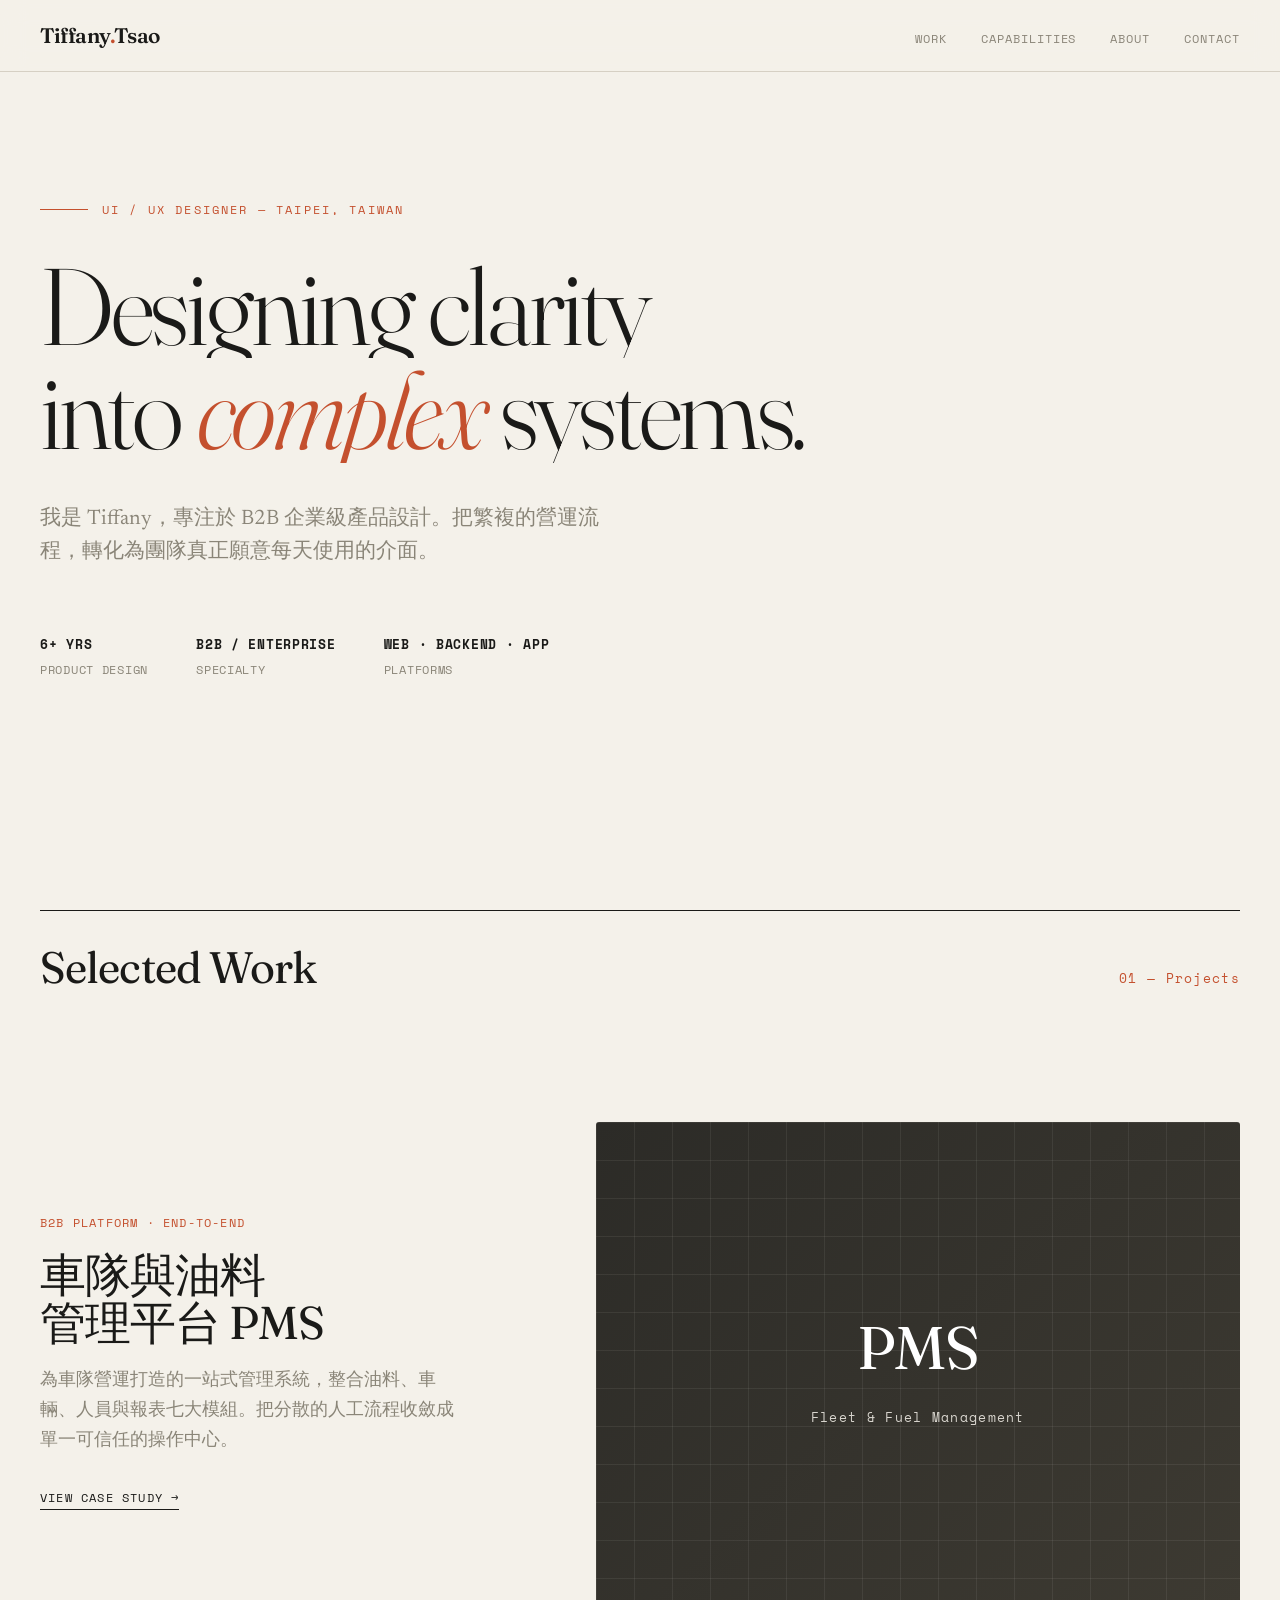
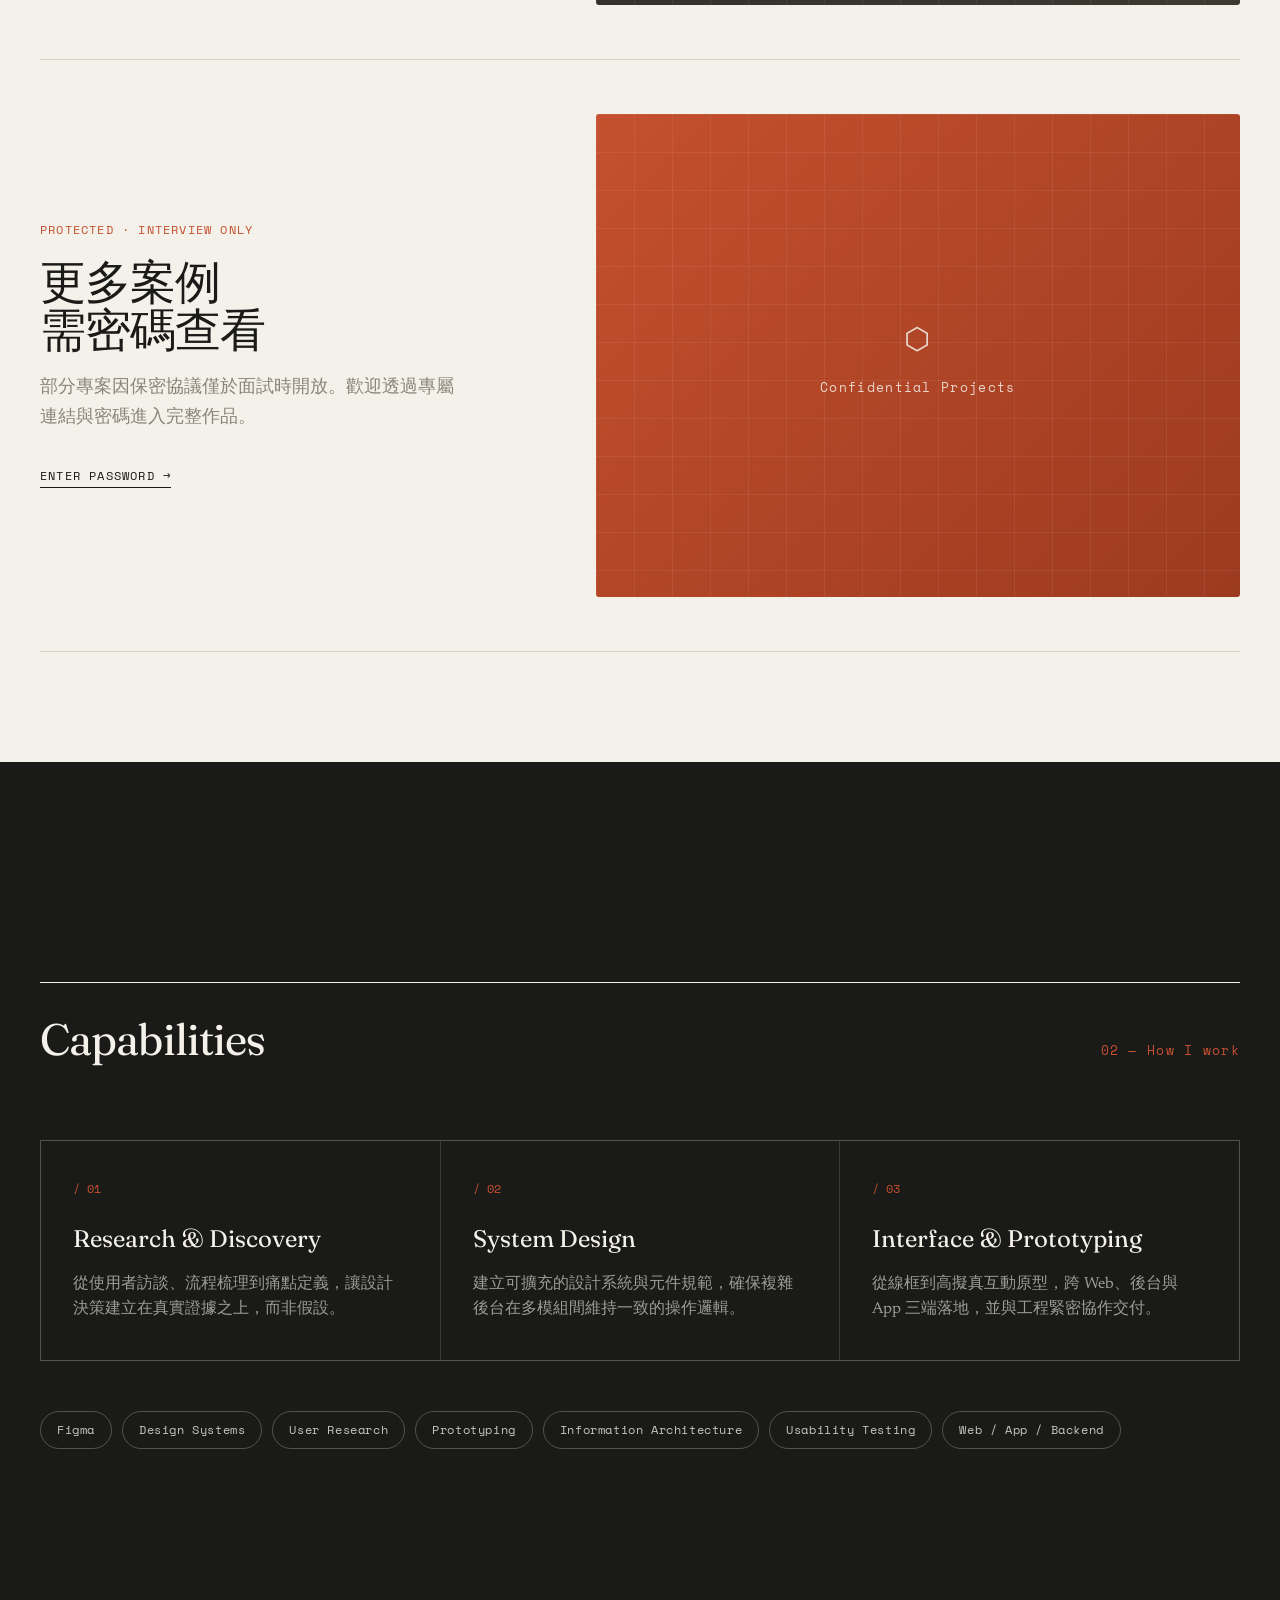
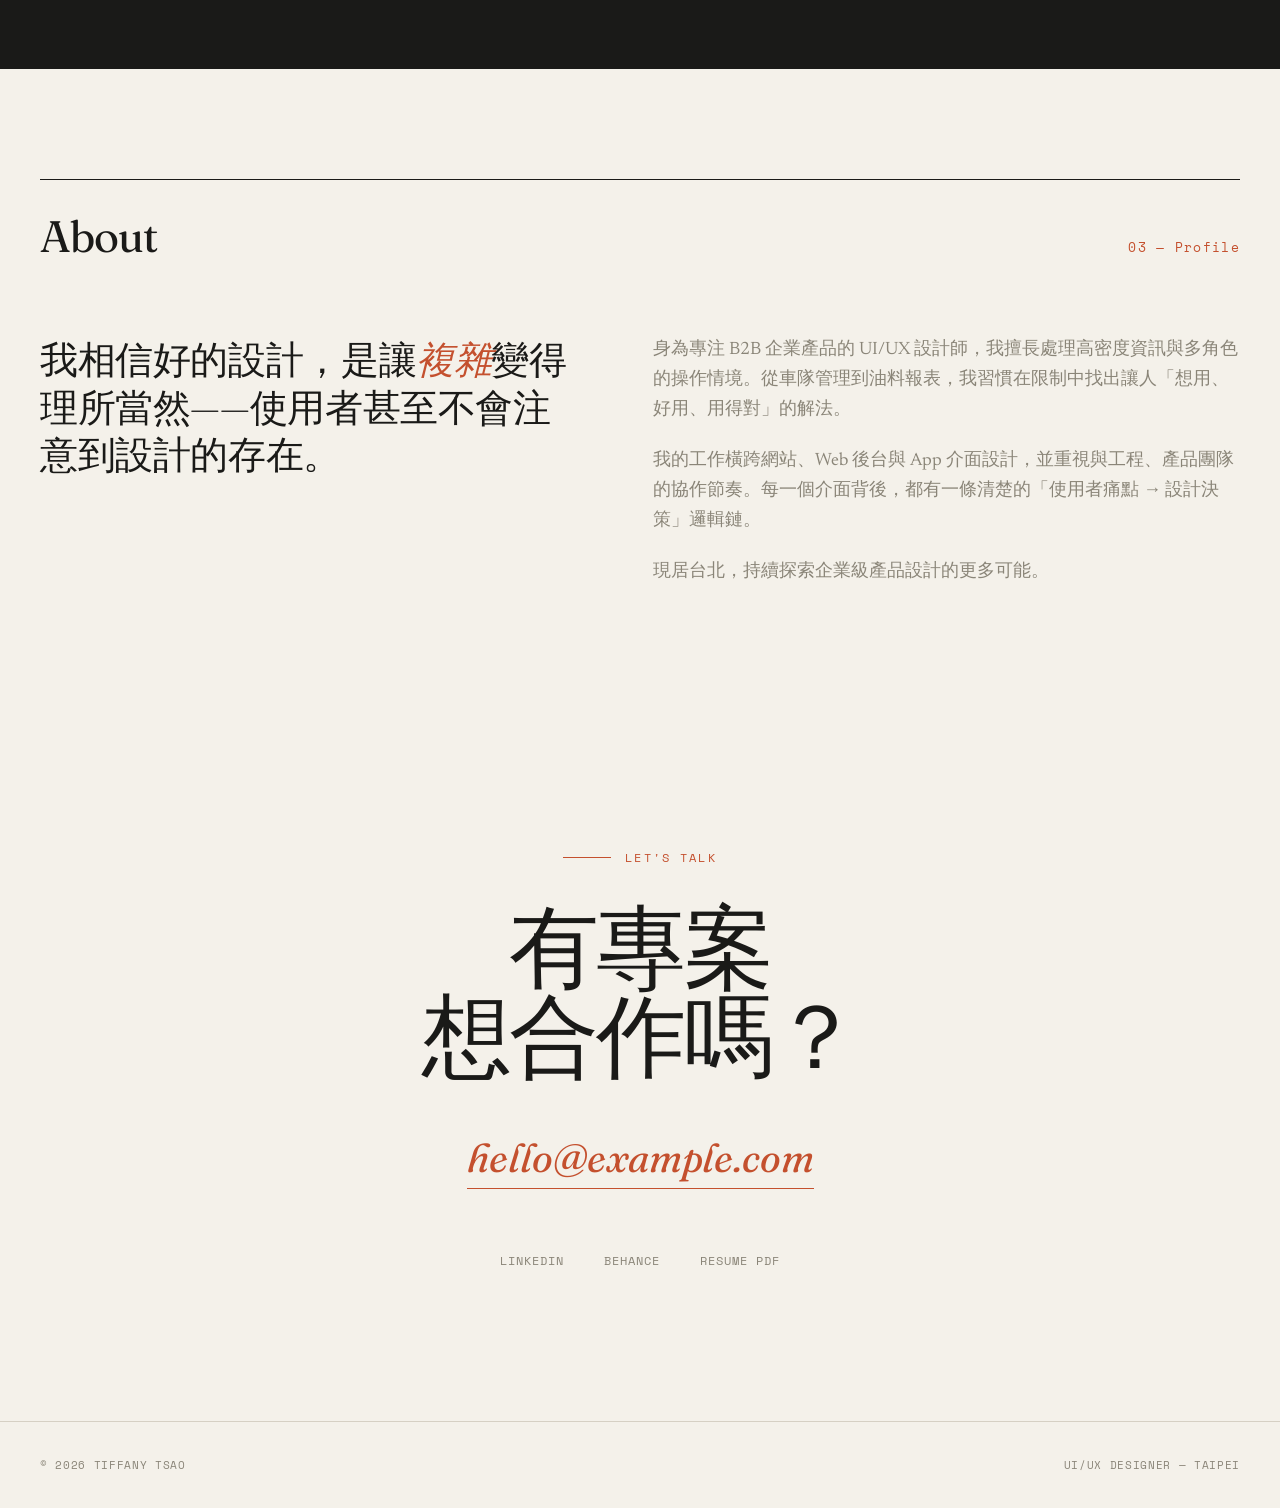
==== index.html @ f0371c2d "Add files via upload" ====
<!DOCTYPE html>
<html lang="zh-Hant">
<head>
<meta charset="UTF-8">
<meta name="viewport" content="width=device-width, initial-scale=1.0">
<title>Tiffany Tsao — UI/UX Designer</title>
<link rel="preconnect" href="https://fonts.googleapis.com">
<link rel="preconnect" href="https://fonts.gstatic.com" crossorigin>
<link href="https://fonts.googleapis.com/css2?family=Fraunces:ital,opsz,wght@0,9..144,300..900;1,9..144,300..900&family=Newsreader:ital,opsz,wght@0,6..72,300..600;1,6..72,300..500&family=Space+Mono:wght@400;700&display=swap" rel="stylesheet">
<style>
:root{
  --ink:#1a1a18;
  --paper:#f4f1ea;
  --paper-2:#eae5da;
  --accent:#c4502e;
  --muted:#8a8578;
  --line:#d6d0c4;
  --maxw:1280px;
}
*{margin:0;padding:0;box-sizing:border-box}
html{scroll-behavior:smooth}
body{
  background:var(--paper);
  color:var(--ink);
  font-family:'Newsreader',Georgia,serif;
  font-size:18px;
  line-height:1.65;
  -webkit-font-smoothing:antialiased;
  overflow-x:hidden;
}
a{color:inherit;text-decoration:none}
.wrap{max-width:var(--maxw);margin:0 auto;padding:0 40px}

/* ---------- NAV ---------- */
nav{
  position:fixed;top:0;left:0;right:0;z-index:100;
  background:rgba(244,241,234,.82);
  backdrop-filter:blur(12px);
  border-bottom:1px solid var(--line);
}
.nav-inner{
  max-width:var(--maxw);margin:0 auto;padding:18px 40px;
  display:flex;justify-content:space-between;align-items:baseline;
}
.logo{
  font-family:'Fraunces',serif;font-weight:600;font-size:21px;letter-spacing:-.02em;
}
.logo span{color:var(--accent)}
.nav-links{display:flex;gap:34px;font-family:'Space Mono',monospace;font-size:12px;letter-spacing:.08em;text-transform:uppercase}
.nav-links a{position:relative;padding-bottom:2px;color:var(--muted);transition:color .25s}
.nav-links a:hover{color:var(--ink)}
.nav-links a::after{content:"";position:absolute;left:0;bottom:-2px;width:0;height:1px;background:var(--accent);transition:width .3s}
.nav-links a:hover::after{width:100%}

/* ---------- HERO ---------- */
header{padding:200px 0 120px;position:relative}
.eyebrow{
  font-family:'Space Mono',monospace;font-size:12px;letter-spacing:.18em;
  text-transform:uppercase;color:var(--accent);margin-bottom:34px;
  display:flex;align-items:center;gap:14px;
  opacity:0;animation:rise .9s .1s forwards;
}
.eyebrow::before{content:"";width:48px;height:1px;background:var(--accent)}
.hero-title{
  font-family:'Fraunces',serif;font-weight:300;
  font-size:clamp(48px,8.5vw,118px);line-height:.96;letter-spacing:-.03em;
  margin-bottom:40px;
}
.hero-title .l{display:block;overflow:hidden}
.hero-title .l span{display:block;opacity:0;transform:translateY(110%);animation:slideUp 1s cubic-bezier(.2,.7,.2,1) forwards}
.hero-title .l:nth-child(1) span{animation-delay:.2s}
.hero-title .l:nth-child(2) span{animation-delay:.34s}
.hero-title em{font-style:italic;color:var(--accent)}
.hero-sub{
  max-width:560px;font-size:21px;color:var(--muted);line-height:1.6;
  opacity:0;animation:rise .9s .7s forwards;
}
.hero-meta{
  display:flex;gap:48px;margin-top:64px;
  font-family:'Space Mono',monospace;font-size:12px;letter-spacing:.06em;
  text-transform:uppercase;color:var(--muted);
  opacity:0;animation:rise .9s .85s forwards;
}
.hero-meta div b{display:block;color:var(--ink);font-size:13px;margin-bottom:5px}

/* ---------- SECTION HEADERS ---------- */
.sec-head{
  display:flex;justify-content:space-between;align-items:baseline;
  border-top:1px solid var(--ink);padding-top:20px;margin-bottom:64px;
}
.sec-head h2{font-family:'Fraunces',serif;font-weight:400;font-size:clamp(28px,4vw,44px);letter-spacing:-.02em}
.sec-num{font-family:'Space Mono',monospace;font-size:13px;color:var(--accent);letter-spacing:.1em}

/* ---------- WORK ---------- */
section{padding:110px 0}
.work-item{
  display:grid;grid-template-columns:1fr 1.3fr;gap:60px;align-items:center;
  padding:54px 0;border-bottom:1px solid var(--line);
  transition:opacity .4s;
}
.work-item:first-of-type{border-top:1px solid var(--line)}
.work-text .w-cat{font-family:'Space Mono',monospace;font-size:12px;letter-spacing:.1em;text-transform:uppercase;color:var(--accent);margin-bottom:18px}
.work-text h3{font-family:'Fraunces',serif;font-weight:400;font-size:clamp(30px,3.6vw,46px);line-height:1.05;letter-spacing:-.02em;margin-bottom:20px}
.work-text p{color:var(--muted);font-size:18px;max-width:420px;margin-bottom:28px}
.w-link{font-family:'Space Mono',monospace;font-size:12px;letter-spacing:.1em;text-transform:uppercase;border-bottom:1px solid var(--ink);padding-bottom:3px;transition:color .25s,border-color .25s}
.w-link:hover{color:var(--accent);border-color:var(--accent)}
.work-visual{
  aspect-ratio:4/3;border-radius:3px;overflow:hidden;position:relative;
  background:linear-gradient(135deg,#2c2b27,#3d3a32);
  display:flex;align-items:center;justify-content:center;
}
.work-visual.locked{background:linear-gradient(135deg,#c4502e,#9c3a1f)}
.wv-grid{position:absolute;inset:0;background-image:linear-gradient(rgba(244,241,234,.07) 1px,transparent 1px),linear-gradient(90deg,rgba(244,241,234,.07) 1px,transparent 1px);background-size:38px 38px}
.wv-label{position:relative;font-family:'Space Mono',monospace;font-size:13px;letter-spacing:.1em;color:rgba(244,241,234,.85);text-align:center;padding:0 30px}
.wv-label .big{font-family:'Fraunces',serif;font-size:60px;display:block;margin-bottom:10px;letter-spacing:-.02em;color:#fff}
.lock-ico{font-size:30px;margin-bottom:14px;display:block}

/* ---------- CAPABILITIES ---------- */
.caps{background:var(--ink);color:var(--paper);margin:0;border-radius:0}
.caps .wrap{padding-top:110px;padding-bottom:110px}
.caps .sec-head{border-top-color:var(--paper)}
.caps .sec-head h2{color:var(--paper)}
.cap-grid{display:grid;grid-template-columns:repeat(3,1fr);gap:1px;background:rgba(244,241,234,.14);border:1px solid rgba(244,241,234,.14)}
.cap{background:var(--ink);padding:38px 32px}
.cap .c-num{font-family:'Space Mono',monospace;font-size:12px;color:var(--accent);margin-bottom:20px}
.cap h4{font-family:'Fraunces',serif;font-weight:400;font-size:24px;margin-bottom:14px}
.cap p{font-size:16px;color:rgba(244,241,234,.6);line-height:1.55}
.tools{display:flex;flex-wrap:wrap;gap:10px;margin-top:50px}
.tool{font-family:'Space Mono',monospace;font-size:12px;letter-spacing:.05em;padding:8px 16px;border:1px solid rgba(244,241,234,.25);border-radius:40px;color:rgba(244,241,234,.8)}

/* ---------- ABOUT ---------- */
.about-grid{display:grid;grid-template-columns:1fr 1.1fr;gap:80px}
.about-lead{font-family:'Fraunces',serif;font-weight:300;font-size:clamp(26px,3vw,38px);line-height:1.25;letter-spacing:-.01em}
.about-lead em{font-style:italic;color:var(--accent)}
.about-body p{color:var(--muted);margin-bottom:22px}
.about-body p:last-child{margin-bottom:0}

/* ---------- CONTACT ---------- */
.contact{text-align:center;padding:150px 0}
.contact .eyebrow{justify-content:center}
.contact h2{font-family:'Fraunces',serif;font-weight:300;font-size:clamp(40px,7vw,92px);line-height:1;letter-spacing:-.03em;margin-bottom:44px}
.contact a.mail{font-family:'Fraunces',serif;font-style:italic;font-size:clamp(24px,4vw,40px);color:var(--accent);border-bottom:1px solid var(--accent);padding-bottom:6px}
.contact-meta{display:flex;justify-content:center;gap:40px;margin-top:60px;font-family:'Space Mono',monospace;font-size:12px;letter-spacing:.08em;text-transform:uppercase;color:var(--muted)}
.contact-meta a:hover{color:var(--ink)}

footer{border-top:1px solid var(--line);padding:34px 0;font-family:'Space Mono',monospace;font-size:11px;letter-spacing:.06em;text-transform:uppercase;color:var(--muted)}
.foot-inner{max-width:var(--maxw);margin:0 auto;padding:0 40px;display:flex;justify-content:space-between}

/* reveal */
.reveal{opacity:0;transform:translateY(28px);transition:opacity .8s cubic-bezier(.2,.7,.2,1),transform .8s cubic-bezier(.2,.7,.2,1)}
.reveal.in{opacity:1;transform:none}

@keyframes slideUp{to{opacity:1;transform:none}}
@keyframes rise{to{opacity:1;transform:none}}

@media(max-width:860px){
  .wrap,.nav-inner,.foot-inner{padding-left:24px;padding-right:24px}
  .nav-links{display:none}
  header{padding:150px 0 80px}
  .work-item{grid-template-columns:1fr;gap:30px}
  .work-visual{order:-1}
  .cap-grid{grid-template-columns:1fr}
  .about-grid{grid-template-columns:1fr;gap:40px}
  .hero-meta{flex-wrap:wrap;gap:28px}
}
</style>
</head>
<body>

<nav>
  <div class="nav-inner">
    <a href="#top" class="logo">Tiffany<span>.</span>Tsao</a>
    <div class="nav-links">
      <a href="#work">Work</a>
      <a href="#capabilities">Capabilities</a>
      <a href="#about">About</a>
      <a href="#contact">Contact</a>
    </div>
  </div>
</nav>

<a id="top"></a>
<header>
  <div class="wrap">
    <div class="eyebrow">UI / UX Designer — Taipei, Taiwan</div>
    <h1 class="hero-title">
      <span class="l"><span>Designing clarity</span></span>
      <span class="l"><span>into <em>complex</em> systems.</span></span>
    </h1>
    <p class="hero-sub">我是 Tiffany，專注於 B2B 企業級產品設計。把繁複的營運流程，轉化為團隊真正願意每天使用的介面。</p>
    <div class="hero-meta">
      <div><b>6+ yrs</b>Product Design</div>
      <div><b>B2B / Enterprise</b>Specialty</div>
      <div><b>Web · Backend · App</b>Platforms</div>
    </div>
  </div>
</header>

<section id="work">
  <div class="wrap">
    <div class="sec-head reveal">
      <h2>Selected Work</h2>
      <span class="sec-num">01 — Projects</span>
    </div>

    <div class="work-item reveal">
      <div class="work-text">
        <div class="w-cat">B2B Platform · End-to-end</div>
        <h3>車隊與油料<br>管理平台 PMS</h3>
        <p>為車隊營運打造的一站式管理系統，整合油料、車輛、人員與報表七大模組。把分散的人工流程收斂成單一可信任的操作中心。</p>
        <a href="case-pms.html" class="w-link">View Case Study →</a>
      </div>
      <a href="case-pms.html" class="work-visual">
        <div class="wv-grid"></div>
        <div class="wv-label"><span class="big">PMS</span>Fleet & Fuel Management</div>
      </a>
    </div>

    <div class="work-item reveal">
      <div class="work-text">
        <div class="w-cat">Protected · Interview only</div>
        <h3>更多案例<br>需密碼查看</h3>
        <p>部分專案因保密協議僅於面試時開放。歡迎透過專屬連結與密碼進入完整作品。</p>
        <a href="protected.html" class="w-link">Enter Password →</a>
      </div>
      <a href="protected.html" class="work-visual locked">
        <div class="wv-grid"></div>
        <div class="wv-label"><span class="lock-ico">⬡</span>Confidential Projects</div>
      </a>
    </div>
  </div>
</section>

<section id="capabilities" class="caps">
  <div class="wrap">
    <div class="sec-head reveal">
      <h2>Capabilities</h2>
      <span class="sec-num">02 — How I work</span>
    </div>
    <div class="cap-grid reveal">
      <div class="cap">
        <div class="c-num">/ 01</div>
        <h4>Research & Discovery</h4>
        <p>從使用者訪談、流程梳理到痛點定義，讓設計決策建立在真實證據之上，而非假設。</p>
      </div>
      <div class="cap">
        <div class="c-num">/ 02</div>
        <h4>System Design</h4>
        <p>建立可擴充的設計系統與元件規範，確保複雜後台在多模組間維持一致的操作邏輯。</p>
      </div>
      <div class="cap">
        <div class="c-num">/ 03</div>
        <h4>Interface & Prototyping</h4>
        <p>從線框到高擬真互動原型，跨 Web、後台與 App 三端落地，並與工程緊密協作交付。</p>
      </div>
    </div>
    <div class="tools reveal">
      <span class="tool">Figma</span>
      <span class="tool">Design Systems</span>
      <span class="tool">User Research</span>
      <span class="tool">Prototyping</span>
      <span class="tool">Information Architecture</span>
      <span class="tool">Usability Testing</span>
      <span class="tool">Web / App / Backend</span>
    </div>
  </div>
</section>

<section id="about">
  <div class="wrap">
    <div class="sec-head reveal">
      <h2>About</h2>
      <span class="sec-num">03 — Profile</span>
    </div>
    <div class="about-grid">
      <p class="about-lead reveal">我相信好的設計，是讓<em>複雜</em>變得理所當然——使用者甚至不會注意到設計的存在。</p>
      <div class="about-body reveal">
        <p>身為專注 B2B 企業產品的 UI/UX 設計師，我擅長處理高密度資訊與多角色的操作情境。從車隊管理到油料報表，我習慣在限制中找出讓人「想用、好用、用得對」的解法。</p>
        <p>我的工作橫跨網站、Web 後台與 App 介面設計，並重視與工程、產品團隊的協作節奏。每一個介面背後，都有一條清楚的「使用者痛點 → 設計決策」邏輯鏈。</p>
        <p>現居台北，持續探索企業級產品設計的更多可能。</p>
      </div>
    </div>
  </div>
</section>

<section id="contact" class="contact">
  <div class="wrap">
    <div class="eyebrow">Let's talk</div>
    <h2>有專案<br>想合作嗎？</h2>
    <a href="mailto:hello@example.com" class="mail">hello@example.com</a>
    <div class="contact-meta">
      <a href="#">LinkedIn</a>
      <a href="#">Behance</a>
      <a href="#">Resume PDF</a>
    </div>
  </div>
</section>

<footer>
  <div class="foot-inner">
    <span>© 2026 Tiffany Tsao</span>
    <span>UI/UX Designer — Taipei</span>
  </div>
</footer>

<script>
const io=new IntersectionObserver((es)=>{es.forEach(e=>{if(e.isIntersecting){e.target.classList.add('in');io.unobserve(e.target)}})},{threshold:.15});
document.querySelectorAll('.reveal').forEach(el=>io.observe(el));
</script>
</body>
</html>
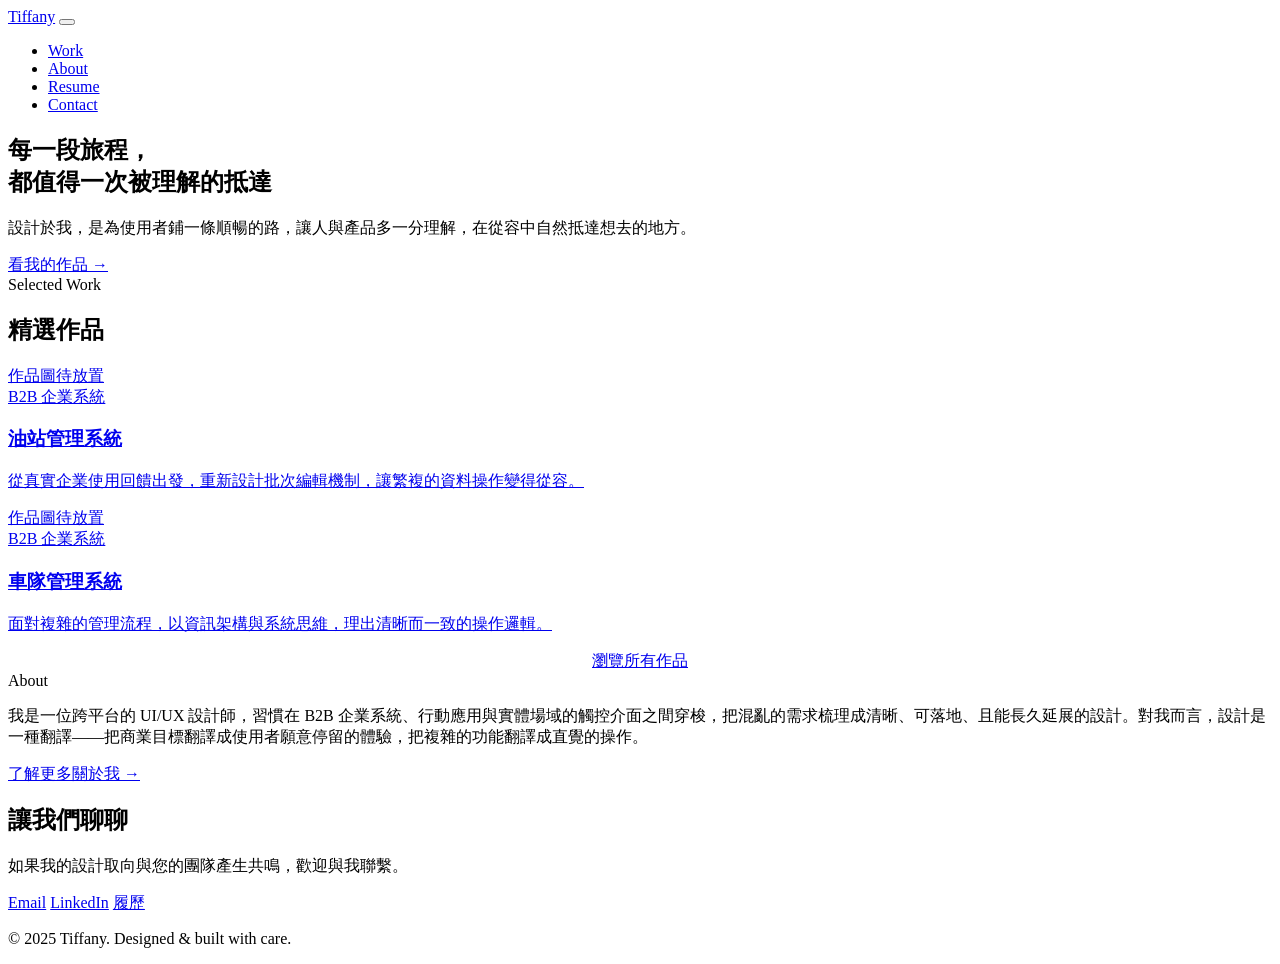
==== commit f7552dc3: "new design" ====
--- a/index.html
+++ b/index.html
@@ -1,311 +1,118 @@
 <!DOCTYPE html>
 <html lang="zh-Hant">
 <head>
-<meta charset="UTF-8">
-<meta name="viewport" content="width=device-width, initial-scale=1.0">
-<title>Tiffany Tsao — UI/UX Designer</title>
-<link rel="preconnect" href="https://fonts.googleapis.com">
-<link rel="preconnect" href="https://fonts.gstatic.com" crossorigin>
-<link href="https://fonts.googleapis.com/css2?family=Fraunces:ital,opsz,wght@0,9..144,300..900;1,9..144,300..900&family=Newsreader:ital,opsz,wght@0,6..72,300..600;1,6..72,300..500&family=Space+Mono:wght@400;700&display=swap" rel="stylesheet">
-<style>
-:root{
-  --ink:#1a1a18;
-  --paper:#f4f1ea;
-  --paper-2:#eae5da;
-  --accent:#c4502e;
-  --muted:#8a8578;
-  --line:#d6d0c4;
-  --maxw:1280px;
-}
-*{margin:0;padding:0;box-sizing:border-box}
-html{scroll-behavior:smooth}
-body{
-  background:var(--paper);
-  color:var(--ink);
-  font-family:'Newsreader',Georgia,serif;
-  font-size:18px;
-  line-height:1.65;
-  -webkit-font-smoothing:antialiased;
-  overflow-x:hidden;
-}
-a{color:inherit;text-decoration:none}
-.wrap{max-width:var(--maxw);margin:0 auto;padding:0 40px}
+  <meta charset="UTF-8" />
+  <meta name="viewport" content="width=device-width, initial-scale=1.0" />
+  <title>Tiffany｜UI/UX Designer 作品集</title>
+  <meta name="description" content="跨平台 UI/UX 設計師，設計足跡橫跨 B2B 企業系統、行動應用與實體場域的觸控介面。" />
 
-/* ---------- NAV ---------- */
-nav{
-  position:fixed;top:0;left:0;right:0;z-index:100;
-  background:rgba(244,241,234,.82);
-  backdrop-filter:blur(12px);
-  border-bottom:1px solid var(--line);
-}
-.nav-inner{
-  max-width:var(--maxw);margin:0 auto;padding:18px 40px;
-  display:flex;justify-content:space-between;align-items:baseline;
-}
-.logo{
-  font-family:'Fraunces',serif;font-weight:600;font-size:21px;letter-spacing:-.02em;
-}
-.logo span{color:var(--accent)}
-.nav-links{display:flex;gap:34px;font-family:'Space Mono',monospace;font-size:12px;letter-spacing:.08em;text-transform:uppercase}
-.nav-links a{position:relative;padding-bottom:2px;color:var(--muted);transition:color .25s}
-.nav-links a:hover{color:var(--ink)}
-.nav-links a::after{content:"";position:absolute;left:0;bottom:-2px;width:0;height:1px;background:var(--accent);transition:width .3s}
-.nav-links a:hover::after{width:100%}
+  <!-- 字型：Noto Serif TC（標題，人文襯線）+ Noto Sans TC（內文，高易讀） -->
+  <link rel="preconnect" href="https://fonts.googleapis.com" />
+  <link rel="preconnect" href="https://fonts.gstatic.com" crossorigin />
+  <link href="https://fonts.googleapis.com/css2?family=Noto+Serif+TC:wght@500;600;700&family=Noto+Sans+TC:wght@300;400;500;600&display=swap" rel="stylesheet" />
 
-/* ---------- HERO ---------- */
-header{padding:200px 0 120px;position:relative}
-.eyebrow{
-  font-family:'Space Mono',monospace;font-size:12px;letter-spacing:.18em;
-  text-transform:uppercase;color:var(--accent);margin-bottom:34px;
-  display:flex;align-items:center;gap:14px;
-  opacity:0;animation:rise .9s .1s forwards;
-}
-.eyebrow::before{content:"";width:48px;height:1px;background:var(--accent)}
-.hero-title{
-  font-family:'Fraunces',serif;font-weight:300;
-  font-size:clamp(48px,8.5vw,118px);line-height:.96;letter-spacing:-.03em;
-  margin-bottom:40px;
-}
-.hero-title .l{display:block;overflow:hidden}
-.hero-title .l span{display:block;opacity:0;transform:translateY(110%);animation:slideUp 1s cubic-bezier(.2,.7,.2,1) forwards}
-.hero-title .l:nth-child(1) span{animation-delay:.2s}
-.hero-title .l:nth-child(2) span{animation-delay:.34s}
-.hero-title em{font-style:italic;color:var(--accent)}
-.hero-sub{
-  max-width:560px;font-size:21px;color:var(--muted);line-height:1.6;
-  opacity:0;animation:rise .9s .7s forwards;
-}
-.hero-meta{
-  display:flex;gap:48px;margin-top:64px;
-  font-family:'Space Mono',monospace;font-size:12px;letter-spacing:.06em;
-  text-transform:uppercase;color:var(--muted);
-  opacity:0;animation:rise .9s .85s forwards;
-}
-.hero-meta div b{display:block;color:var(--ink);font-size:13px;margin-bottom:5px}
-
-/* ---------- SECTION HEADERS ---------- */
-.sec-head{
-  display:flex;justify-content:space-between;align-items:baseline;
-  border-top:1px solid var(--ink);padding-top:20px;margin-bottom:64px;
-}
-.sec-head h2{font-family:'Fraunces',serif;font-weight:400;font-size:clamp(28px,4vw,44px);letter-spacing:-.02em}
-.sec-num{font-family:'Space Mono',monospace;font-size:13px;color:var(--accent);letter-spacing:.1em}
-
-/* ---------- WORK ---------- */
-section{padding:110px 0}
-.work-item{
-  display:grid;grid-template-columns:1fr 1.3fr;gap:60px;align-items:center;
-  padding:54px 0;border-bottom:1px solid var(--line);
-  transition:opacity .4s;
-}
-.work-item:first-of-type{border-top:1px solid var(--line)}
-.work-text .w-cat{font-family:'Space Mono',monospace;font-size:12px;letter-spacing:.1em;text-transform:uppercase;color:var(--accent);margin-bottom:18px}
-.work-text h3{font-family:'Fraunces',serif;font-weight:400;font-size:clamp(30px,3.6vw,46px);line-height:1.05;letter-spacing:-.02em;margin-bottom:20px}
-.work-text p{color:var(--muted);font-size:18px;max-width:420px;margin-bottom:28px}
-.w-link{font-family:'Space Mono',monospace;font-size:12px;letter-spacing:.1em;text-transform:uppercase;border-bottom:1px solid var(--ink);padding-bottom:3px;transition:color .25s,border-color .25s}
-.w-link:hover{color:var(--accent);border-color:var(--accent)}
-.work-visual{
-  aspect-ratio:4/3;border-radius:3px;overflow:hidden;position:relative;
-  background:linear-gradient(135deg,#2c2b27,#3d3a32);
-  display:flex;align-items:center;justify-content:center;
-}
-.work-visual.locked{background:linear-gradient(135deg,#c4502e,#9c3a1f)}
-.wv-grid{position:absolute;inset:0;background-image:linear-gradient(rgba(244,241,234,.07) 1px,transparent 1px),linear-gradient(90deg,rgba(244,241,234,.07) 1px,transparent 1px);background-size:38px 38px}
-.wv-label{position:relative;font-family:'Space Mono',monospace;font-size:13px;letter-spacing:.1em;color:rgba(244,241,234,.85);text-align:center;padding:0 30px}
-.wv-label .big{font-family:'Fraunces',serif;font-size:60px;display:block;margin-bottom:10px;letter-spacing:-.02em;color:#fff}
-.lock-ico{font-size:30px;margin-bottom:14px;display:block}
-
-/* ---------- CAPABILITIES ---------- */
-.caps{background:var(--ink);color:var(--paper);margin:0;border-radius:0}
-.caps .wrap{padding-top:110px;padding-bottom:110px}
-.caps .sec-head{border-top-color:var(--paper)}
-.caps .sec-head h2{color:var(--paper)}
-.cap-grid{display:grid;grid-template-columns:repeat(3,1fr);gap:1px;background:rgba(244,241,234,.14);border:1px solid rgba(244,241,234,.14)}
-.cap{background:var(--ink);padding:38px 32px}
-.cap .c-num{font-family:'Space Mono',monospace;font-size:12px;color:var(--accent);margin-bottom:20px}
-.cap h4{font-family:'Fraunces',serif;font-weight:400;font-size:24px;margin-bottom:14px}
-.cap p{font-size:16px;color:rgba(244,241,234,.6);line-height:1.55}
-.tools{display:flex;flex-wrap:wrap;gap:10px;margin-top:50px}
-.tool{font-family:'Space Mono',monospace;font-size:12px;letter-spacing:.05em;padding:8px 16px;border:1px solid rgba(244,241,234,.25);border-radius:40px;color:rgba(244,241,234,.8)}
-
-/* ---------- ABOUT ---------- */
-.about-grid{display:grid;grid-template-columns:1fr 1.1fr;gap:80px}
-.about-lead{font-family:'Fraunces',serif;font-weight:300;font-size:clamp(26px,3vw,38px);line-height:1.25;letter-spacing:-.01em}
-.about-lead em{font-style:italic;color:var(--accent)}
-.about-body p{color:var(--muted);margin-bottom:22px}
-.about-body p:last-child{margin-bottom:0}
-
-/* ---------- CONTACT ---------- */
-.contact{text-align:center;padding:150px 0}
-.contact .eyebrow{justify-content:center}
-.contact h2{font-family:'Fraunces',serif;font-weight:300;font-size:clamp(40px,7vw,92px);line-height:1;letter-spacing:-.03em;margin-bottom:44px}
-.contact a.mail{font-family:'Fraunces',serif;font-style:italic;font-size:clamp(24px,4vw,40px);color:var(--accent);border-bottom:1px solid var(--accent);padding-bottom:6px}
-.contact-meta{display:flex;justify-content:center;gap:40px;margin-top:60px;font-family:'Space Mono',monospace;font-size:12px;letter-spacing:.08em;text-transform:uppercase;color:var(--muted)}
-.contact-meta a:hover{color:var(--ink)}
-
-footer{border-top:1px solid var(--line);padding:34px 0;font-family:'Space Mono',monospace;font-size:11px;letter-spacing:.06em;text-transform:uppercase;color:var(--muted)}
-.foot-inner{max-width:var(--maxw);margin:0 auto;padding:0 40px;display:flex;justify-content:space-between}
-
-/* reveal */
-.reveal{opacity:0;transform:translateY(28px);transition:opacity .8s cubic-bezier(.2,.7,.2,1),transform .8s cubic-bezier(.2,.7,.2,1)}
-.reveal.in{opacity:1;transform:none}
-
-@keyframes slideUp{to{opacity:1;transform:none}}
-@keyframes rise{to{opacity:1;transform:none}}
-
-@media(max-width:860px){
-  .wrap,.nav-inner,.foot-inner{padding-left:24px;padding-right:24px}
-  .nav-links{display:none}
-  header{padding:150px 0 80px}
-  .work-item{grid-template-columns:1fr;gap:30px}
-  .work-visual{order:-1}
-  .cap-grid{grid-template-columns:1fr}
-  .about-grid{grid-template-columns:1fr;gap:40px}
-  .hero-meta{flex-wrap:wrap;gap:28px}
-}
-</style>
+  <link rel="stylesheet" href="css/style.css" />
 </head>
 <body>
 
-<nav>
-  <div class="nav-inner">
-    <a href="#top" class="logo">Tiffany<span>.</span>Tsao</a>
-    <div class="nav-links">
-      <a href="#work">Work</a>
-      <a href="#capabilities">Capabilities</a>
-      <a href="#about">About</a>
-      <a href="#contact">Contact</a>
+  <!-- ============ 導覽列 ============ -->
+  <header class="site-header">
+    <div class="container">
+      <nav class="nav">
+        <a href="index.html" class="nav__brand">Tiffany</a>
+        <button class="nav__toggle" aria-label="開啟選單">
+          <span></span><span></span><span></span>
+        </button>
+        <ul class="nav__links">
+          <li><a href="work.html">Work</a></li>
+          <li><a href="about.html">About</a></li>
+          <li><a href="resume.html">Resume</a></li>
+          <li><a href="#contact">Contact</a></li>
+        </ul>
+      </nav>
     </div>
-  </div>
-</nav>
+  </header>
 
-<a id="top"></a>
-<header>
-  <div class="wrap">
-    <div class="eyebrow">UI / UX Designer — Taipei, Taiwan</div>
-    <h1 class="hero-title">
-      <span class="l"><span>Designing clarity</span></span>
-      <span class="l"><span>into <em>complex</em> systems.</span></span>
-    </h1>
-    <p class="hero-sub">我是 Tiffany，專注於 B2B 企業級產品設計。把繁複的營運流程，轉化為團隊真正願意每天使用的介面。</p>
-    <div class="hero-meta">
-      <div><b>6+ yrs</b>Product Design</div>
-      <div><b>B2B / Enterprise</b>Specialty</div>
-      <div><b>Web · Backend · App</b>Platforms</div>
+  <main>
+    <!-- ============ Hero ============ -->
+    <section class="hero">
+      <div class="container">
+        <div class="hero__inner">
+          <h1 class="hero__title">每一段旅程，<br />都值得一次被理解的抵達</h1>
+          <p class="hero__subtitle">
+            設計於我，是為使用者鋪一條順暢的路，讓人與產品多一分理解，在從容中自然抵達想去的地方。
+          </p>
+          <div class="hero__cta">
+            <a href="work.html" class="btn btn--primary">看我的作品 →</a>
+          </div>
+        </div>
+      </div>
+    </section>
+
+    <!-- ============ 精選作品 ============ -->
+    <section class="section" id="featured">
+      <div class="container">
+        <span class="section__label reveal">Selected Work</span>
+        <h2 class="section__title reveal" data-delay="80">精選作品</h2>
+
+        <div class="work-grid">
+          <!-- 主打 ①：油站管理系統 -->
+          <a href="case-coming-soon.html" class="work-card reveal" data-delay="120">
+            <div class="work-card__thumb">作品圖待放置</div>
+            <div class="work-card__body">
+              <span class="work-card__tag">B2B 企業系統</span>
+              <h3 class="work-card__title">油站管理系統</h3>
+              <p class="work-card__desc">從真實企業使用回饋出發，重新設計批次編輯機制，讓繁複的資料操作變得從容。</p>
+            </div>
+          </a>
+
+          <!-- 主打 ②：車隊管理系統 -->
+          <a href="case-coming-soon.html" class="work-card reveal" data-delay="200">
+            <div class="work-card__thumb">作品圖待放置</div>
+            <div class="work-card__body">
+              <span class="work-card__tag">B2B 企業系統</span>
+              <h3 class="work-card__title">車隊管理系統</h3>
+              <p class="work-card__desc">面對複雜的管理流程，以資訊架構與系統思維，理出清晰而一致的操作邏輯。</p>
+            </div>
+          </a>
+        </div>
+
+        <div style="text-align:center; margin-top: var(--space-5);" class="reveal" data-delay="120">
+          <a href="work.html" class="btn btn--ghost">瀏覽所有作品</a>
+        </div>
+      </div>
+    </section>
+
+    <!-- ============ About 引言 ============ -->
+    <section class="section intro" id="about-intro">
+      <div class="container container--narrow">
+        <span class="section__label reveal">About</span>
+        <p class="intro__text reveal" data-delay="80">
+          我是一位跨平台的 UI/UX 設計師，習慣在 B2B 企業系統、行動應用與實體場域的觸控介面之間穿梭，把混亂的需求梳理成清晰、可落地、且能長久延展的設計。對我而言，設計是一種翻譯——把商業目標翻譯成使用者願意停留的體驗，把複雜的功能翻譯成直覺的操作。
+        </p>
+        <div class="reveal" data-delay="160">
+          <a href="about.html" class="btn btn--ghost">了解更多關於我 →</a>
+        </div>
+      </div>
+    </section>
+  </main>
+
+  <!-- ============ 頁尾 / 聯絡 ============ -->
+  <footer class="footer" id="contact">
+    <div class="container">
+      <h2 class="reveal">讓我們聊聊</h2>
+      <p class="footer__text reveal" data-delay="80">
+        如果我的設計取向與您的團隊產生共鳴，歡迎與我聯繫。
+      </p>
+      <div class="footer__links reveal" data-delay="160">
+        <a href="mailto:你的電子郵件">Email</a>
+        <a href="#" target="_blank" rel="noopener">LinkedIn</a>
+        <a href="resume.html">履歷</a>
+      </div>
+      <p class="footer__copyright">© 2025 Tiffany. Designed &amp; built with care.</p>
     </div>
-  </div>
-</header>
+  </footer>
 
-<section id="work">
-  <div class="wrap">
-    <div class="sec-head reveal">
-      <h2>Selected Work</h2>
-      <span class="sec-num">01 — Projects</span>
-    </div>
-
-    <div class="work-item reveal">
-      <div class="work-text">
-        <div class="w-cat">B2B Platform · End-to-end</div>
-        <h3>車隊與油料<br>管理平台 PMS</h3>
-        <p>為車隊營運打造的一站式管理系統，整合油料、車輛、人員與報表七大模組。把分散的人工流程收斂成單一可信任的操作中心。</p>
-        <a href="case-pms.html" class="w-link">View Case Study →</a>
-      </div>
-      <a href="case-pms.html" class="work-visual">
-        <div class="wv-grid"></div>
-        <div class="wv-label"><span class="big">PMS</span>Fleet & Fuel Management</div>
-      </a>
-    </div>
-
-    <div class="work-item reveal">
-      <div class="work-text">
-        <div class="w-cat">Protected · Interview only</div>
-        <h3>更多案例<br>需密碼查看</h3>
-        <p>部分專案因保密協議僅於面試時開放。歡迎透過專屬連結與密碼進入完整作品。</p>
-        <a href="protected.html" class="w-link">Enter Password →</a>
-      </div>
-      <a href="protected.html" class="work-visual locked">
-        <div class="wv-grid"></div>
-        <div class="wv-label"><span class="lock-ico">⬡</span>Confidential Projects</div>
-      </a>
-    </div>
-  </div>
-</section>
-
-<section id="capabilities" class="caps">
-  <div class="wrap">
-    <div class="sec-head reveal">
-      <h2>Capabilities</h2>
-      <span class="sec-num">02 — How I work</span>
-    </div>
-    <div class="cap-grid reveal">
-      <div class="cap">
-        <div class="c-num">/ 01</div>
-        <h4>Research & Discovery</h4>
-        <p>從使用者訪談、流程梳理到痛點定義，讓設計決策建立在真實證據之上，而非假設。</p>
-      </div>
-      <div class="cap">
-        <div class="c-num">/ 02</div>
-        <h4>System Design</h4>
-        <p>建立可擴充的設計系統與元件規範，確保複雜後台在多模組間維持一致的操作邏輯。</p>
-      </div>
-      <div class="cap">
-        <div class="c-num">/ 03</div>
-        <h4>Interface & Prototyping</h4>
-        <p>從線框到高擬真互動原型，跨 Web、後台與 App 三端落地，並與工程緊密協作交付。</p>
-      </div>
-    </div>
-    <div class="tools reveal">
-      <span class="tool">Figma</span>
-      <span class="tool">Design Systems</span>
-      <span class="tool">User Research</span>
-      <span class="tool">Prototyping</span>
-      <span class="tool">Information Architecture</span>
-      <span class="tool">Usability Testing</span>
-      <span class="tool">Web / App / Backend</span>
-    </div>
-  </div>
-</section>
-
-<section id="about">
-  <div class="wrap">
-    <div class="sec-head reveal">
-      <h2>About</h2>
-      <span class="sec-num">03 — Profile</span>
-    </div>
-    <div class="about-grid">
-      <p class="about-lead reveal">我相信好的設計，是讓<em>複雜</em>變得理所當然——使用者甚至不會注意到設計的存在。</p>
-      <div class="about-body reveal">
-        <p>身為專注 B2B 企業產品的 UI/UX 設計師，我擅長處理高密度資訊與多角色的操作情境。從車隊管理到油料報表，我習慣在限制中找出讓人「想用、好用、用得對」的解法。</p>
-        <p>我的工作橫跨網站、Web 後台與 App 介面設計，並重視與工程、產品團隊的協作節奏。每一個介面背後，都有一條清楚的「使用者痛點 → 設計決策」邏輯鏈。</p>
-        <p>現居台北，持續探索企業級產品設計的更多可能。</p>
-      </div>
-    </div>
-  </div>
-</section>
-
-<section id="contact" class="contact">
-  <div class="wrap">
-    <div class="eyebrow">Let's talk</div>
-    <h2>有專案<br>想合作嗎？</h2>
-    <a href="mailto:hello@example.com" class="mail">hello@example.com</a>
-    <div class="contact-meta">
-      <a href="#">LinkedIn</a>
-      <a href="#">Behance</a>
-      <a href="#">Resume PDF</a>
-    </div>
-  </div>
-</section>
-
-<footer>
-  <div class="foot-inner">
-    <span>© 2026 Tiffany Tsao</span>
-    <span>UI/UX Designer — Taipei</span>
-  </div>
-</footer>
-
-<script>
-const io=new IntersectionObserver((es)=>{es.forEach(e=>{if(e.isIntersecting){e.target.classList.add('in');io.unobserve(e.target)}})},{threshold:.15});
-document.querySelectorAll('.reveal').forEach(el=>io.observe(el));
-</script>
+  <script src="js/main.js"></script>
 </body>
 </html>
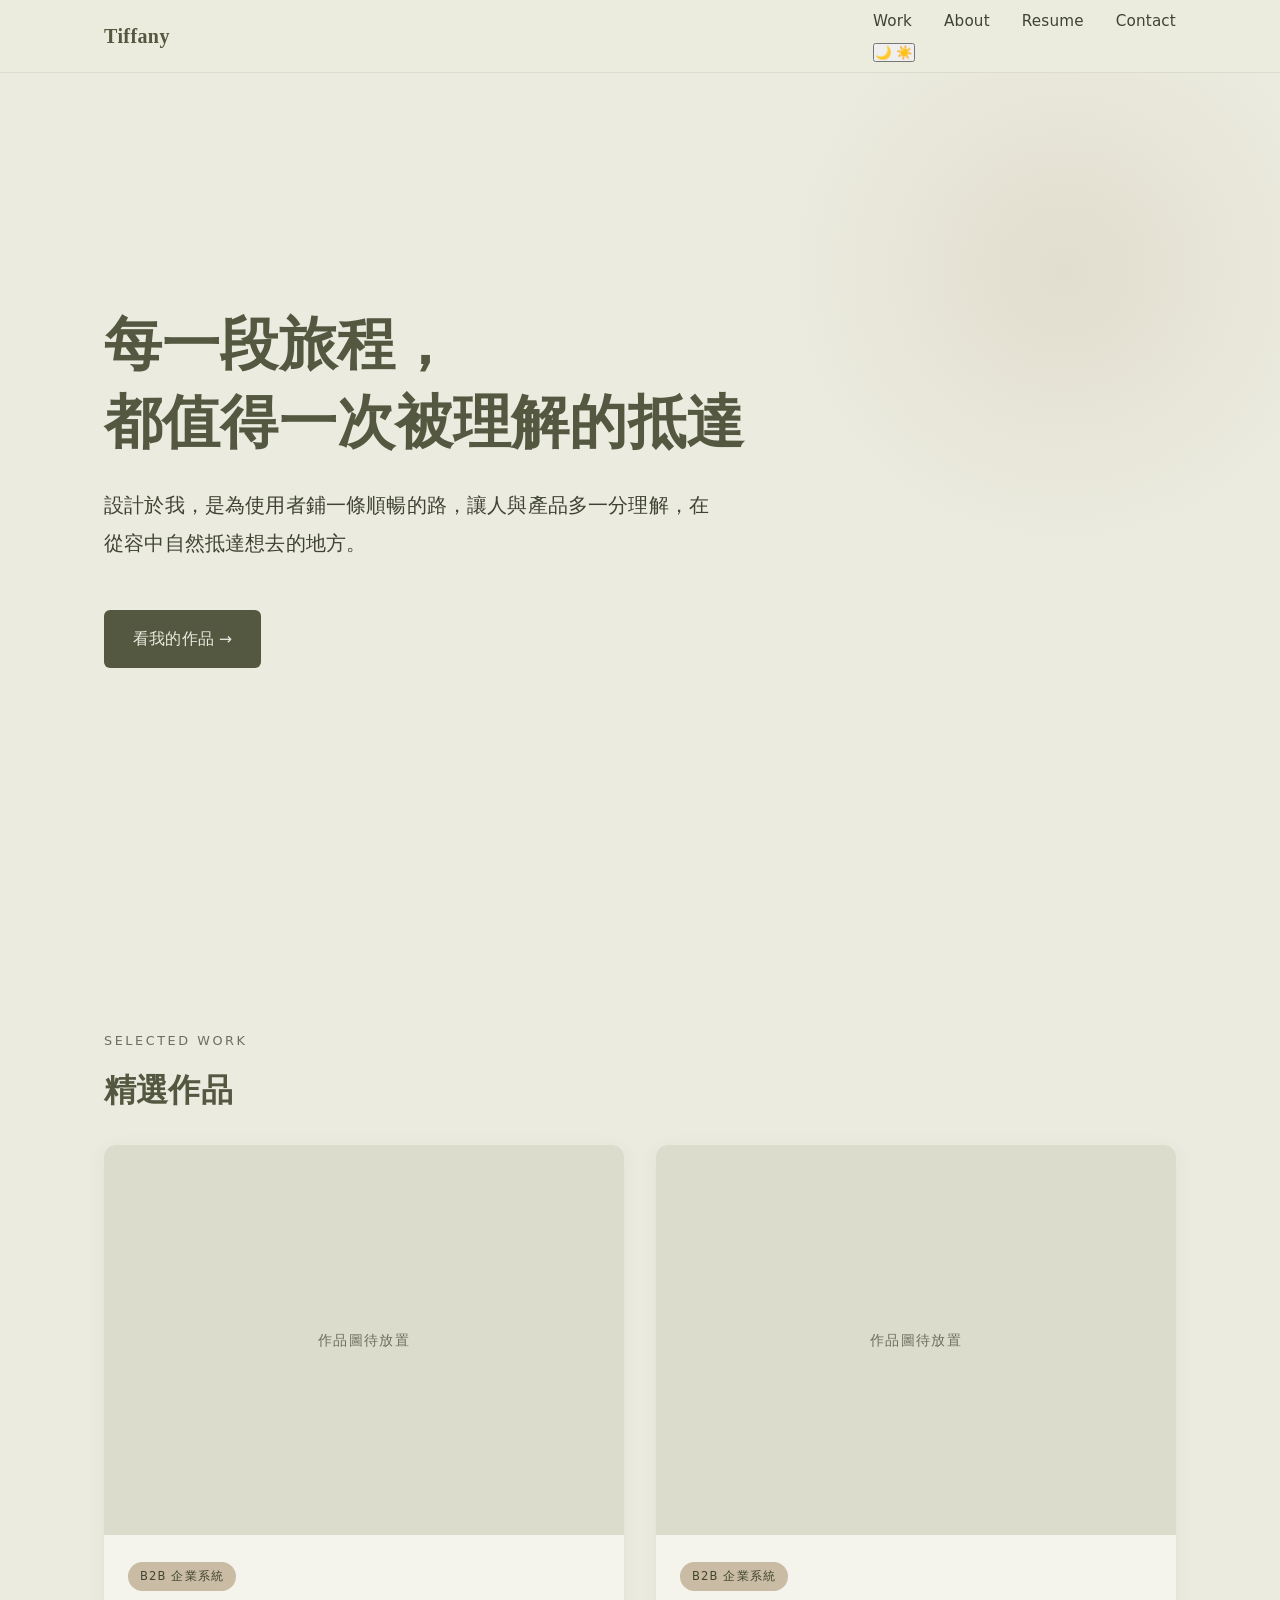
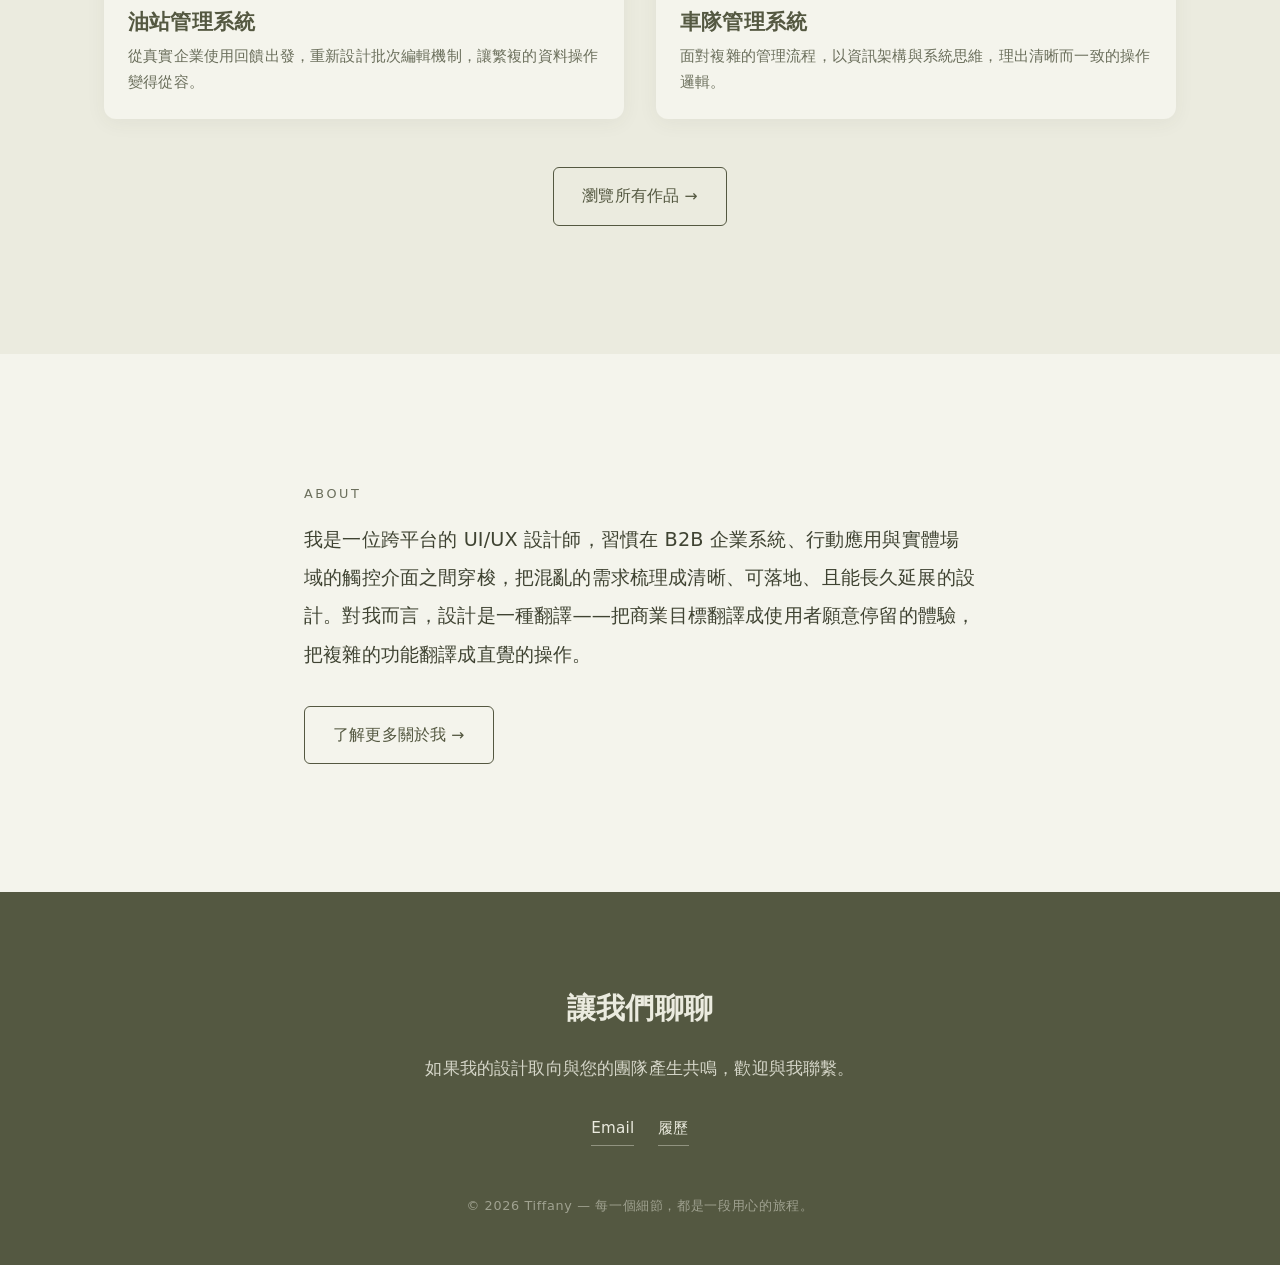
==== commit ce573d3d: "Update portfolio files" ====
--- a/index.html
+++ b/index.html
@@ -11,6 +11,17 @@
   <link rel="preconnect" href="https://fonts.gstatic.com" crossorigin />
   <link href="https://fonts.googleapis.com/css2?family=Noto+Serif+TC:wght@500;600;700&family=Noto+Sans+TC:wght@300;400;500;600&display=swap" rel="stylesheet" />
 
+  <!-- 防止深色模式載入閃白：套用樣式前先讀取偏好 -->
+  <script>
+    (function () {
+      try {
+        if (localStorage.getItem("theme") === "dark") {
+          document.documentElement.setAttribute("data-theme", "dark");
+        }
+      } catch (e) {}
+    })();
+  </script>
+
   <link rel="stylesheet" href="css/style.css" />
 </head>
 <body>
@@ -20,15 +31,21 @@
     <div class="container">
       <nav class="nav">
         <a href="index.html" class="nav__brand">Tiffany</a>
-        <button class="nav__toggle" aria-label="開啟選單">
-          <span></span><span></span><span></span>
-        </button>
-        <ul class="nav__links">
+        <div class="nav__right">
+          <ul class="nav__links">
           <li><a href="work.html">Work</a></li>
           <li><a href="about.html">About</a></li>
           <li><a href="resume.html">Resume</a></li>
           <li><a href="#contact">Contact</a></li>
         </ul>
+          <button class="theme-toggle" aria-label="切換深色／淺色模式" title="切換深色／淺色模式">
+            <span class="icon-moon">🌙</span>
+            <span class="icon-sun">☀️</span>
+          </button>
+          <button class="nav__toggle" aria-label="開啟選單">
+          <span></span><span></span><span></span>
+        </button>
+        </div>
       </nav>
     </div>
   </header>
@@ -78,7 +95,7 @@
         </div>
 
         <div style="text-align:center; margin-top: var(--space-5);" class="reveal" data-delay="120">
-          <a href="work.html" class="btn btn--ghost">瀏覽所有作品</a>
+          <a href="work.html" class="btn btn--ghost">瀏覽所有作品 →</a>
         </div>
       </div>
     </section>
@@ -105,11 +122,10 @@
         如果我的設計取向與您的團隊產生共鳴，歡迎與我聯繫。
       </p>
       <div class="footer__links reveal" data-delay="160">
-        <a href="mailto:你的電子郵件">Email</a>
-        <a href="#" target="_blank" rel="noopener">LinkedIn</a>
+        <a href="mailto:tsao850924@gmail.com">Email</a>
         <a href="resume.html">履歷</a>
       </div>
-      <p class="footer__copyright">© 2025 Tiffany. Designed &amp; built with care.</p>
+      <p class="footer__copyright">© 2026 Tiffany — 每一個細節，都是一段用心的旅程。</p>
     </div>
   </footer>
 
--- a/css/style.css
+++ b/css/style.css
@@ -0,0 +1,740 @@
+/* ============================================
+   作品集網站｜全站樣式 style.css
+   莫蘭迪雅緻 × 溫度敘事
+   ============================================ */
+
+/* --------------------------------------------
+   1. 設計 Token（CSS 變數，全站集中管理）
+   -------------------------------------------- */
+:root {
+  /* 色彩 —— 中性／背景 */
+  --color-bg: #ebebdf;          /* 頁面大背景（暖米） */
+  --color-card: #f4f4ec;        /* 卡片／區塊背景 */
+  --color-divider: #dcdccd;     /* 低對比分隔線 */
+
+  /* 色彩 —— 文字 */
+  --color-text: #3f4332;        /* 內文主色（深橄欖） */
+  --color-text-soft: #6b6f5c;   /* 次要文字（柔和墨綠灰） */
+
+  /* 色彩 —— 品牌 */
+  --color-brand: #545841;       /* 莫蘭迪墨綠：標題／連結／CTA／分隔 */
+  --color-brand-deep: #43462f;  /* 墨綠加深，用於 hover */
+
+  /* 色彩 —— 大地輔助（僅色塊／裝飾，非文字） */
+  --color-oat: #c9bba4;         /* 燕麥 */
+  --color-terracotta: #b08968;  /* 陶土 */
+
+  /* 間距 —— 8pt grid 系統 */
+  --space-1: 8px;
+  --space-2: 16px;
+  --space-3: 24px;
+  --space-4: 32px;
+  --space-5: 48px;
+  --space-6: 64px;
+  --space-7: 96px;
+  --space-8: 128px;
+
+  /* 字型家族 */
+  --font-serif: "Noto Serif TC", "Cormorant Garamond", Georgia, serif;
+  --font-sans: "Noto Sans TC", system-ui, -apple-system, sans-serif;
+
+  /* 圓角與陰影（柔和、溫潤） */
+  --radius-sm: 6px;
+  --radius-md: 12px;
+  --radius-lg: 20px;
+  --shadow-soft: 0 4px 20px rgba(63, 67, 50, 0.06);
+  --shadow-hover: 0 8px 30px rgba(63, 67, 50, 0.10);
+
+  /* 動畫緩動曲線 */
+  --ease-out-soft: cubic-bezier(0.22, 1, 0.36, 1);
+
+  /* 版面寬度 */
+  --max-width: 1120px;
+  --content-width: 720px;
+}
+
+/* --------------------------------------------
+   2. 基礎重置與全站基調
+   -------------------------------------------- */
+*,
+*::before,
+*::after {
+  box-sizing: border-box;
+  margin: 0;
+  padding: 0;
+}
+
+html {
+  scroll-behavior: smooth;
+  -webkit-font-smoothing: antialiased;
+  text-rendering: optimizeLegibility;
+}
+
+body {
+  font-family: var(--font-sans);
+  font-size: 17px;
+  line-height: 1.8;
+  color: var(--color-text);
+  background-color: var(--color-bg);
+  letter-spacing: 0.01em;
+}
+
+h1, h2, h3, h4 {
+  font-family: var(--font-serif);
+  color: var(--color-brand);
+  line-height: 1.4;
+  font-weight: 600;
+}
+
+a {
+  color: var(--color-brand);
+  text-decoration: none;
+  transition: color 0.2s var(--ease-out-soft);
+}
+
+img {
+  max-width: 100%;
+  display: block;
+}
+
+/* 容器 */
+.container {
+  width: 100%;
+  max-width: var(--max-width);
+  margin: 0 auto;
+  padding: 0 var(--space-3);
+}
+
+.container--narrow {
+  max-width: var(--content-width);
+}
+
+/* --------------------------------------------
+   3. 導覽列（固定頂部）
+   -------------------------------------------- */
+.site-header {
+  position: sticky;
+  top: 0;
+  z-index: 100;
+  background-color: rgba(235, 235, 223, 0.85);
+  backdrop-filter: blur(10px);
+  -webkit-backdrop-filter: blur(10px);
+  border-bottom: 1px solid var(--color-divider);
+}
+
+.nav {
+  display: flex;
+  align-items: center;
+  justify-content: space-between;
+  height: 72px;
+}
+
+.nav__brand {
+  font-family: var(--font-serif);
+  font-size: 1.25rem;
+  font-weight: 600;
+  color: var(--color-brand);
+  letter-spacing: 0.02em;
+}
+
+.nav__links {
+  display: flex;
+  align-items: center;
+  gap: var(--space-4);
+  list-style: none;
+}
+
+.nav__links a {
+  font-size: 0.95rem;
+  color: var(--color-text);
+  position: relative;
+  padding-bottom: 4px;
+}
+
+/* 連結底線優雅展開 */
+.nav__links a::after {
+  content: "";
+  position: absolute;
+  left: 0;
+  bottom: 0;
+  width: 0;
+  height: 1.5px;
+  background-color: var(--color-brand);
+  transition: width 0.25s var(--ease-out-soft);
+}
+
+.nav__links a:hover {
+  color: var(--color-brand);
+}
+
+.nav__links a:hover::after,
+.nav__links a.is-active::after {
+  width: 100%;
+}
+
+.nav__links a.is-active {
+  color: var(--color-brand);
+}
+
+/* 手機漢堡按鈕 */
+.nav__toggle {
+  display: none;
+  background: none;
+  border: none;
+  cursor: pointer;
+  padding: var(--space-1);
+  flex-direction: column;
+  gap: 5px;
+}
+
+.nav__toggle span {
+  display: block;
+  width: 24px;
+  height: 2px;
+  background-color: var(--color-brand);
+  transition: all 0.3s var(--ease-out-soft);
+}
+
+/* --------------------------------------------
+   4. 區塊通用
+   -------------------------------------------- */
+.section {
+  padding: var(--space-8) 0;
+}
+
+.section--tight {
+  padding: var(--space-6) 0;
+}
+
+.section__label {
+  font-family: var(--font-sans);
+  font-size: 0.8rem;
+  letter-spacing: 0.2em;
+  text-transform: uppercase;
+  color: var(--color-text-soft);
+  margin-bottom: var(--space-2);
+  display: block;
+}
+
+.section__title {
+  font-size: 2rem;
+  margin-bottom: var(--space-4);
+}
+
+/* 分隔線 */
+.divider {
+  border: none;
+  border-top: 1px solid var(--color-divider);
+  margin: var(--space-6) 0;
+}
+
+/* --------------------------------------------
+   5. Hero（首頁主視覺）
+   -------------------------------------------- */
+.hero {
+  min-height: calc(100vh - 72px);
+  display: flex;
+  align-items: center;
+  padding: var(--space-7) 0;
+  position: relative;
+  overflow: hidden;
+}
+
+/* 背景柔和大地色塊裝飾（極淡，營造氛圍而不搶戲） */
+.hero::before {
+  content: "";
+  position: absolute;
+  top: -10%;
+  right: -5%;
+  width: 45vw;
+  height: 45vw;
+  max-width: 560px;
+  max-height: 560px;
+  background: radial-gradient(circle, rgba(201, 187, 164, 0.28), transparent 70%);
+  border-radius: 50%;
+  z-index: 0;
+  pointer-events: none;
+}
+
+.hero__inner {
+  position: relative;
+  z-index: 1;
+  max-width: 760px;
+}
+
+.hero__title {
+  font-size: clamp(2.2rem, 5vw, 3.6rem);
+  line-height: 1.35;
+  margin-bottom: var(--space-3);
+  color: var(--color-brand);
+}
+
+.hero__subtitle {
+  font-family: var(--font-sans);
+  font-size: clamp(1.05rem, 2vw, 1.25rem);
+  line-height: 1.9;
+  color: var(--color-text);
+  max-width: 620px;
+  margin-bottom: var(--space-5);
+  font-weight: 300;
+}
+
+.hero__cta {
+  display: inline-flex;
+  align-items: center;
+  gap: var(--space-1);
+}
+
+/* --------------------------------------------
+   6. 按鈕
+   -------------------------------------------- */
+.btn {
+  display: inline-flex;
+  align-items: center;
+  gap: var(--space-1);
+  font-family: var(--font-sans);
+  font-size: 0.98rem;
+  padding: 14px 28px;
+  border-radius: var(--radius-sm);
+  cursor: pointer;
+  transition: all 0.25s var(--ease-out-soft);
+  border: 1px solid transparent;
+}
+
+.btn--primary {
+  background-color: var(--color-brand);
+  color: var(--color-bg);
+}
+
+.btn--primary:hover {
+  background-color: var(--color-brand-deep);
+  color: var(--color-bg);
+  transform: translateY(-1px);
+}
+
+.btn--ghost {
+  background-color: transparent;
+  color: var(--color-brand);
+  border-color: var(--color-brand);
+}
+
+.btn--ghost:hover {
+  background-color: var(--color-brand);
+  color: var(--color-bg);
+}
+
+/* --------------------------------------------
+   7. 作品卡片（Work 縮圖）
+   -------------------------------------------- */
+.work-grid {
+  display: grid;
+  grid-template-columns: repeat(2, 1fr);
+  gap: var(--space-4);
+}
+
+.work-grid--secondary {
+  grid-template-columns: repeat(3, 1fr);
+  gap: var(--space-3);
+  margin-top: var(--space-5);
+}
+
+.work-card {
+  background-color: var(--color-card);
+  border-radius: var(--radius-md);
+  overflow: hidden;
+  box-shadow: var(--shadow-soft);
+  transition: transform 0.3s var(--ease-out-soft),
+              box-shadow 0.3s var(--ease-out-soft);
+  display: flex;
+  flex-direction: column;
+}
+
+.work-card:hover {
+  transform: scale(1.02);
+  box-shadow: var(--shadow-hover);
+}
+
+/* 作品圖佔位 */
+.work-card__thumb {
+  aspect-ratio: 4 / 3;
+  background-color: var(--color-divider);
+  display: flex;
+  align-items: center;
+  justify-content: center;
+  color: var(--color-text-soft);
+  font-size: 0.85rem;
+  letter-spacing: 0.1em;
+}
+
+.work-card__body {
+  padding: var(--space-3);
+}
+
+.work-card__tag {
+  display: inline-block;
+  font-size: 0.72rem;
+  letter-spacing: 0.1em;
+  padding: 4px 12px;
+  border-radius: 999px;
+  background-color: var(--color-oat);
+  color: var(--color-brand-deep);
+  margin-bottom: var(--space-2);
+}
+
+.work-card__tag--role {
+  background-color: transparent;
+  border: 1px solid var(--color-terracotta);
+  color: var(--color-brand-deep);
+  margin-left: var(--space-1);
+}
+
+.work-card__title {
+  font-size: 1.3rem;
+  margin-bottom: var(--space-1);
+}
+
+.work-card__desc {
+  font-size: 0.95rem;
+  color: var(--color-text-soft);
+  line-height: 1.7;
+}
+
+.work-card--secondary .work-card__thumb {
+  aspect-ratio: 16 / 10;
+}
+
+.work-card--secondary .work-card__title {
+  font-size: 1.05rem;
+}
+
+/* --------------------------------------------
+   8. About 引言（首頁）
+   -------------------------------------------- */
+.intro {
+  background-color: var(--color-card);
+}
+
+.intro__text {
+  font-size: 1.2rem;
+  line-height: 2;
+  color: var(--color-text);
+  font-weight: 300;
+  margin-bottom: var(--space-4);
+}
+
+/* --------------------------------------------
+   9. About 頁面內容排版
+   -------------------------------------------- */
+.prose h2 {
+  font-size: 1.6rem;
+  margin-top: var(--space-6);
+  margin-bottom: var(--space-3);
+}
+
+.prose h2:first-child {
+  margin-top: 0;
+}
+
+.prose h3 {
+  font-size: 1.15rem;
+  font-family: var(--font-sans);
+  font-weight: 600;
+  color: var(--color-brand);
+  margin-top: var(--space-4);
+  margin-bottom: var(--space-1);
+}
+
+.prose p {
+  margin-bottom: var(--space-3);
+  line-height: 1.95;
+}
+
+.prose ol,
+.prose ul {
+  margin: var(--space-3) 0;
+  padding-left: var(--space-3);
+}
+
+.prose li {
+  margin-bottom: var(--space-2);
+  line-height: 1.8;
+  padding-left: var(--space-1);
+}
+
+.prose strong {
+  color: var(--color-brand);
+  font-weight: 600;
+}
+
+/* About 頁柔和大地色點綴區塊 */
+.callout {
+  background-color: var(--color-card);
+  border-left: 3px solid var(--color-terracotta);
+  border-radius: var(--radius-sm);
+  padding: var(--space-3) var(--space-4);
+  margin: var(--space-4) 0;
+}
+
+/* --------------------------------------------
+   10. Resume 履歷頁
+   -------------------------------------------- */
+.resume-header {
+  text-align: center;
+  margin-bottom: var(--space-6);
+}
+
+.resume-header__name {
+  font-size: 2.4rem;
+  margin-bottom: var(--space-2);
+}
+
+.resume-header__tagline {
+  font-size: 1rem;
+  color: var(--color-text-soft);
+  line-height: 1.7;
+  max-width: 640px;
+  margin: 0 auto var(--space-3);
+}
+
+.resume-header__contact {
+  font-size: 0.9rem;
+  color: var(--color-text-soft);
+  display: flex;
+  gap: var(--space-3);
+  justify-content: center;
+  flex-wrap: wrap;
+}
+
+.resume-section {
+  margin-bottom: var(--space-6);
+}
+
+.resume-section__heading {
+  font-size: 1.3rem;
+  padding-bottom: var(--space-1);
+  border-bottom: 1px solid var(--color-divider);
+  margin-bottom: var(--space-4);
+}
+
+.resume-item {
+  margin-bottom: var(--space-4);
+}
+
+.resume-item__title {
+  font-size: 1.1rem;
+  font-family: var(--font-sans);
+  font-weight: 600;
+  color: var(--color-brand);
+  margin-bottom: 2px;
+}
+
+.resume-item__meta {
+  font-size: 0.88rem;
+  color: var(--color-text-soft);
+  margin-bottom: var(--space-2);
+}
+
+.resume-item ul {
+  list-style: none;
+  padding: 0;
+}
+
+.resume-item li {
+  position: relative;
+  padding-left: var(--space-3);
+  margin-bottom: var(--space-1);
+  font-size: 0.96rem;
+  line-height: 1.7;
+}
+
+.resume-item li::before {
+  content: "—";
+  position: absolute;
+  left: 0;
+  color: var(--color-terracotta);
+}
+
+.skill-group {
+  margin-bottom: var(--space-3);
+}
+
+.skill-group__label {
+  font-weight: 600;
+  color: var(--color-brand);
+  margin-bottom: var(--space-1);
+  font-size: 0.96rem;
+}
+
+.skill-group__items {
+  font-size: 0.94rem;
+  color: var(--color-text);
+  line-height: 1.8;
+}
+
+.resume-download {
+  text-align: center;
+  margin-top: var(--space-5);
+}
+
+/* --------------------------------------------
+   11. 頁尾 / 聯絡 CTA
+   -------------------------------------------- */
+.footer {
+  background-color: var(--color-brand);
+  color: var(--color-bg);
+  padding: var(--space-7) 0 var(--space-5);
+  text-align: center;
+}
+
+.footer h2 {
+  color: var(--color-bg);
+  font-size: 1.8rem;
+  margin-bottom: var(--space-3);
+}
+
+.footer__text {
+  color: rgba(235, 235, 223, 0.85);
+  max-width: 480px;
+  margin: 0 auto var(--space-4);
+  font-weight: 300;
+}
+
+.footer__links {
+  display: flex;
+  gap: var(--space-3);
+  justify-content: center;
+  margin-bottom: var(--space-5);
+  flex-wrap: wrap;
+}
+
+.footer__links a {
+  color: var(--color-bg);
+  border-bottom: 1px solid rgba(235, 235, 223, 0.4);
+  padding-bottom: 2px;
+  font-size: 0.95rem;
+}
+
+.footer__links a:hover {
+  color: var(--color-bg);
+  border-bottom-color: var(--color-bg);
+}
+
+.footer__copyright {
+  font-size: 0.8rem;
+  color: rgba(235, 235, 223, 0.5);
+  letter-spacing: 0.05em;
+}
+
+/* --------------------------------------------
+   12. 捲動進場動畫
+   -------------------------------------------- */
+.reveal {
+  opacity: 0;
+  transform: translateY(20px);
+  transition: opacity 0.6s var(--ease-out-soft),
+              transform 0.6s var(--ease-out-soft);
+}
+
+.reveal.is-visible {
+  opacity: 1;
+  transform: translateY(0);
+}
+
+/* stagger 錯開（由 JS 加 inline delay，這裡留樣式鉤子） */
+
+/* Hero 進場（載入即觸發） */
+.hero__title,
+.hero__subtitle,
+.hero__cta {
+  opacity: 0;
+  transform: translateY(20px);
+  animation: heroIn 0.7s var(--ease-out-soft) forwards;
+}
+
+.hero__title { animation-delay: 0.1s; }
+.hero__subtitle { animation-delay: 0.28s; }
+.hero__cta { animation-delay: 0.46s; }
+
+@keyframes heroIn {
+  to {
+    opacity: 1;
+    transform: translateY(0);
+  }
+}
+
+/* --------------------------------------------
+   13. 響應式（平板 / 手機）
+   -------------------------------------------- */
+@media (max-width: 900px) {
+  .work-grid {
+    grid-template-columns: 1fr;
+  }
+  .work-grid--secondary {
+    grid-template-columns: repeat(2, 1fr);
+  }
+  .section {
+    padding: var(--space-7) 0;
+  }
+}
+
+@media (max-width: 600px) {
+  body {
+    font-size: 16px;
+  }
+  .nav__links {
+    position: fixed;
+    top: 72px;
+    right: 0;
+    flex-direction: column;
+    background-color: var(--color-bg);
+    width: 70%;
+    height: calc(100vh - 72px);
+    padding: var(--space-4);
+    gap: var(--space-3);
+    transform: translateX(100%);
+    transition: transform 0.3s var(--ease-out-soft);
+    border-left: 1px solid var(--color-divider);
+  }
+  .nav__links.is-open {
+    transform: translateX(0);
+  }
+  .nav__toggle {
+    display: flex;
+  }
+  .work-grid--secondary {
+    grid-template-columns: 1fr;
+  }
+  .resume-header__contact {
+    flex-direction: column;
+    gap: var(--space-1);
+  }
+  .hero {
+    min-height: auto;
+    padding: var(--space-6) 0 var(--space-7);
+  }
+}
+
+/* --------------------------------------------
+   14. 無障礙：尊重 prefers-reduced-motion
+   -------------------------------------------- */
+@media (prefers-reduced-motion: reduce) {
+  *,
+  *::before,
+  *::after {
+    animation-duration: 0.01ms !important;
+    animation-iteration-count: 1 !important;
+    transition-duration: 0.01ms !important;
+    scroll-behavior: auto !important;
+  }
+  .reveal {
+    opacity: 1;
+    transform: none;
+  }
+  .hero__title,
+  .hero__subtitle,
+  .hero__cta {
+    opacity: 1;
+    transform: none;
+    animation: none;
+  }
+}
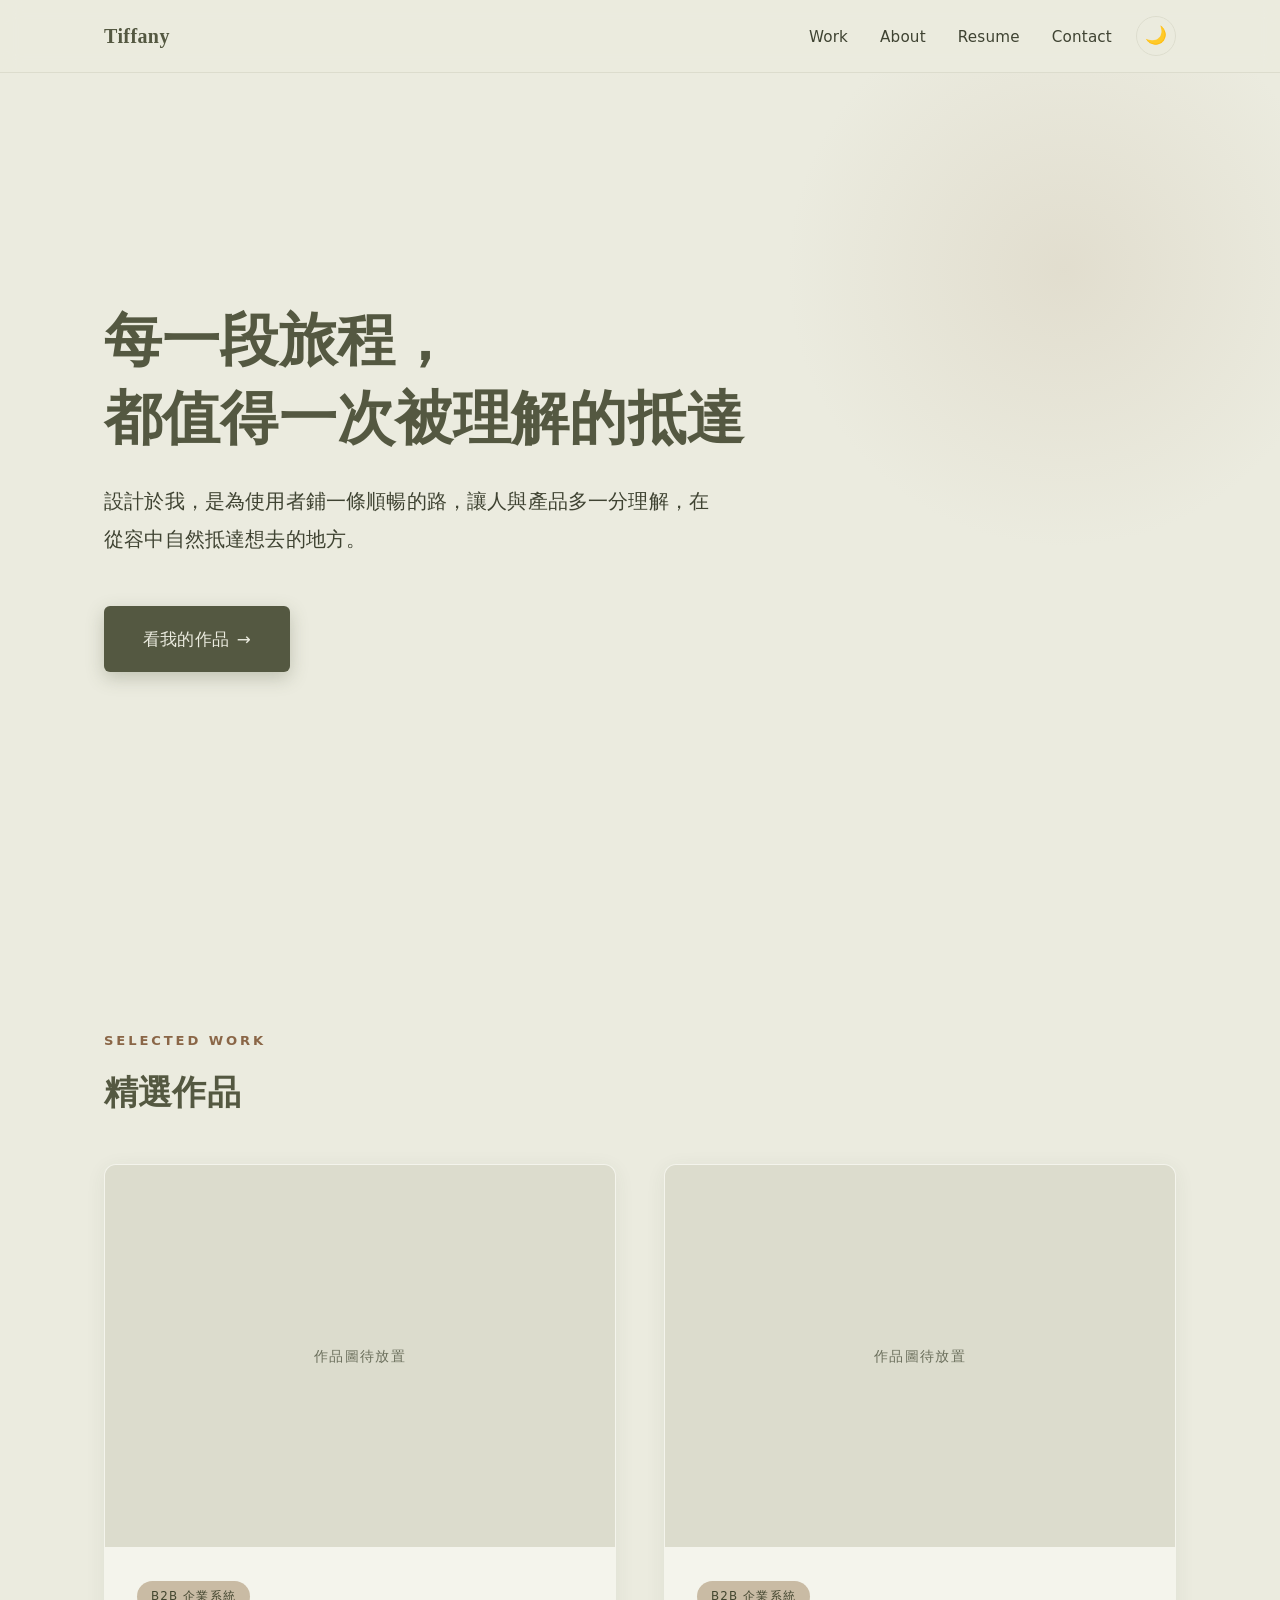
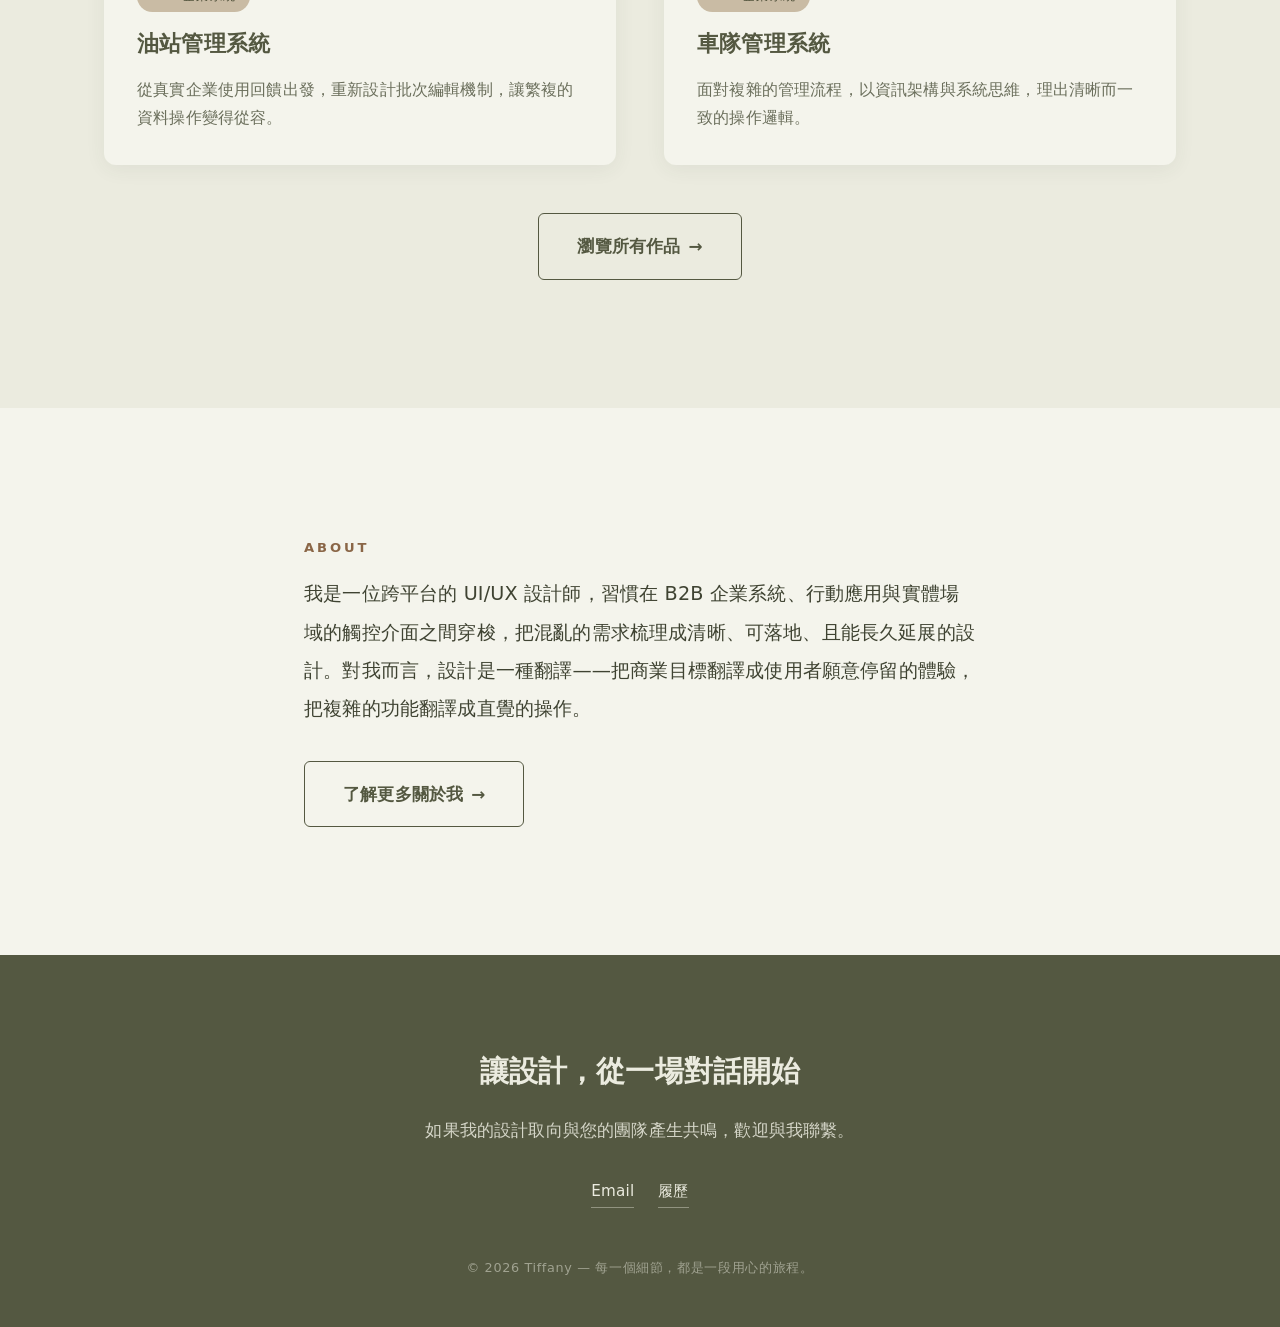
==== commit a1c2286b: "portfolio updated 照片:About 頁「設計之外的我」右側加了形象照佔位(圖文並排),首頁 Hero 維持文案主視覺不放照片(理由如前)。開場也加了「我是 Tiffany — UI/" ====
--- a/index.html
+++ b/index.html
@@ -60,7 +60,7 @@
             設計於我，是為使用者鋪一條順暢的路，讓人與產品多一分理解，在從容中自然抵達想去的地方。
           </p>
           <div class="hero__cta">
-            <a href="work.html" class="btn btn--primary">看我的作品 →</a>
+            <a href="work.html" class="btn btn--primary">看我的作品 <span class="arrow">→</span></a>
           </div>
         </div>
       </div>
@@ -95,7 +95,7 @@
         </div>
 
         <div style="text-align:center; margin-top: var(--space-5);" class="reveal" data-delay="120">
-          <a href="work.html" class="btn btn--ghost">瀏覽所有作品 →</a>
+          <a href="work.html" class="btn btn--ghost">瀏覽所有作品 <span class="arrow">→</span></a>
         </div>
       </div>
     </section>
@@ -108,7 +108,7 @@
           我是一位跨平台的 UI/UX 設計師，習慣在 B2B 企業系統、行動應用與實體場域的觸控介面之間穿梭，把混亂的需求梳理成清晰、可落地、且能長久延展的設計。對我而言，設計是一種翻譯——把商業目標翻譯成使用者願意停留的體驗，把複雜的功能翻譯成直覺的操作。
         </p>
         <div class="reveal" data-delay="160">
-          <a href="about.html" class="btn btn--ghost">了解更多關於我 →</a>
+          <a href="about.html" class="btn btn--ghost">了解更多關於我 <span class="arrow">→</span></a>
         </div>
       </div>
     </section>
@@ -117,7 +117,7 @@
   <!-- ============ 頁尾 / 聯絡 ============ -->
   <footer class="footer" id="contact">
     <div class="container">
-      <h2 class="reveal">讓我們聊聊</h2>
+      <h2 class="reveal">讓設計，從一場對話開始</h2>
       <p class="footer__text reveal" data-delay="80">
         如果我的設計取向與您的團隊產生共鳴，歡迎與我聯繫。
       </p>
--- a/css/style.css
+++ b/css/style.css
@@ -20,9 +20,10 @@
   --color-brand: #545841;       /* 莫蘭迪墨綠：標題／連結／CTA／分隔 */
   --color-brand-deep: #43462f;  /* 墨綠加深，用於 hover */
 
-  /* 色彩 —— 大地輔助（僅色塊／裝飾，非文字） */
-  --color-oat: #c9bba4;         /* 燕麥 */
-  --color-terracotta: #b08968;  /* 陶土 */
+  /* 色彩 —— 大地輔助 */
+  --color-oat: #c9bba4;          /* 燕麥（色塊／裝飾，非文字） */
+  --color-terracotta: #b08968;   /* 陶土（色塊／點綴） */
+  --color-terracotta-deep: #8a6647; /* 陶土加深（可作小標／標籤文字，對比足夠） */
 
   /* 間距 —— 8pt grid 系統 */
   --space-1: 8px;
@@ -42,8 +43,8 @@
   --radius-sm: 6px;
   --radius-md: 12px;
   --radius-lg: 20px;
-  --shadow-soft: 0 4px 20px rgba(63, 67, 50, 0.06);
-  --shadow-hover: 0 8px 30px rgba(63, 67, 50, 0.10);
+  --shadow-soft: 0 4px 20px rgba(63, 67, 50, 0.07);
+  --shadow-hover: 0 16px 44px rgba(63, 67, 50, 0.16);
 
   /* 動畫緩動曲線 */
   --ease-out-soft: cubic-bezier(0.22, 1, 0.36, 1);
@@ -51,6 +52,30 @@
   /* 版面寬度 */
   --max-width: 1120px;
   --content-width: 720px;
+}
+
+/* --------------------------------------------
+   1b. 深色主題（鼠尾草莫蘭迪）
+   由導覽列切換鈕切換 data-theme="dark"
+   -------------------------------------------- */
+[data-theme="dark"] {
+  --color-bg: #3f463a;          /* 鼠尾草深綠背景 */
+  --color-card: #4a5243;        /* 卡片：比背景亮一階 */
+  --color-divider: #525a4a;     /* 分隔線：略亮於背景 */
+
+  --color-text: #eae8db;        /* 暖米白內文 */
+  --color-text-soft: #c2c4b3;   /* 次要文字（柔和米灰） */
+
+  --color-brand: #cdd0b8;       /* 淺鼠尾草：標題／連結／CTA */
+  --color-brand-deep: #dfe1cd;  /* 更亮，用於 hover */
+
+  --color-oat: #6f7860;         /* 深色版燕麥（色塊用，較暗沉） */
+  --color-terracotta: #d2a87f;  /* 提亮的暖陶土點綴 */
+  --color-terracotta-deep: #d2a87f; /* 深底上直接用亮陶土當文字 */
+
+  /* 深色版陰影加重，讓卡片在深底上浮出 */
+  --shadow-soft: 0 4px 20px rgba(0, 0, 0, 0.22);
+  --shadow-hover: 0 16px 44px rgba(0, 0, 0, 0.38);
 }
 
 /* --------------------------------------------
@@ -77,6 +102,8 @@
   color: var(--color-text);
   background-color: var(--color-bg);
   letter-spacing: 0.01em;
+  transition: background-color 0.4s var(--ease-out-soft),
+              color 0.4s var(--ease-out-soft);
 }
 
 h1, h2, h3, h4 {
@@ -120,6 +147,11 @@
   backdrop-filter: blur(10px);
   -webkit-backdrop-filter: blur(10px);
   border-bottom: 1px solid var(--color-divider);
+  transition: background-color 0.4s var(--ease-out-soft);
+}
+
+[data-theme="dark"] .site-header {
+  background-color: rgba(63, 70, 58, 0.85);
 }
 
 .nav {
@@ -136,6 +168,43 @@
   color: var(--color-brand);
   letter-spacing: 0.02em;
 }
+
+/* 右側群組：選單連結 + 主題切換鈕 */
+.nav__right {
+  display: flex;
+  align-items: center;
+  gap: var(--space-3);
+}
+
+/* 主題切換鈕 */
+.theme-toggle {
+  background: none;
+  border: 1.5px solid var(--color-divider);
+  border-radius: 999px;
+  width: 40px;
+  height: 40px;
+  display: flex;
+  align-items: center;
+  justify-content: center;
+  cursor: pointer;
+  color: var(--color-brand);
+  font-size: 1.1rem;
+  line-height: 1;
+  transition: all 0.25s var(--ease-out-soft);
+  flex-shrink: 0;
+}
+
+.theme-toggle:hover {
+  border-color: var(--color-brand);
+  background-color: var(--color-card);
+  transform: translateY(-1px);
+}
+
+/* 顯示對應圖示：淺色顯示月亮（可切深色），深色顯示太陽 */
+.theme-toggle .icon-sun { display: none; }
+.theme-toggle .icon-moon { display: inline; }
+[data-theme="dark"] .theme-toggle .icon-sun { display: inline; }
+[data-theme="dark"] .theme-toggle .icon-moon { display: none; }
 
 .nav__links {
   display: flex;
@@ -203,22 +272,23 @@
 }
 
 .section--tight {
-  padding: var(--space-6) 0;
+  padding: var(--space-7) 0;
 }
 
 .section__label {
   font-family: var(--font-sans);
-  font-size: 0.8rem;
-  letter-spacing: 0.2em;
+  font-size: 0.82rem;
+  font-weight: 600;
+  letter-spacing: 0.22em;
   text-transform: uppercase;
-  color: var(--color-text-soft);
+  color: var(--color-terracotta-deep);
   margin-bottom: var(--space-2);
   display: block;
 }
 
 .section__title {
-  font-size: 2rem;
-  margin-bottom: var(--space-4);
+  font-size: 2.1rem;
+  margin-bottom: var(--space-5);
 }
 
 /* 分隔線 */
@@ -293,34 +363,40 @@
   align-items: center;
   gap: var(--space-1);
   font-family: var(--font-sans);
-  font-size: 0.98rem;
-  padding: 14px 28px;
+  font-size: 1.05rem;
+  font-weight: 500;
+  padding: 17px 38px;
   border-radius: var(--radius-sm);
   cursor: pointer;
   transition: all 0.25s var(--ease-out-soft);
-  border: 1px solid transparent;
+  border: 1.5px solid transparent;
 }
 
 .btn--primary {
   background-color: var(--color-brand);
   color: var(--color-bg);
+  box-shadow: 0 6px 18px rgba(84, 88, 65, 0.28);
 }
 
 .btn--primary:hover {
   background-color: var(--color-brand-deep);
   color: var(--color-bg);
-  transform: translateY(-1px);
+  transform: translateY(-2px);
+  box-shadow: 0 10px 26px rgba(84, 88, 65, 0.36);
 }
 
 .btn--ghost {
   background-color: transparent;
   color: var(--color-brand);
   border-color: var(--color-brand);
+  font-weight: 600;
 }
 
 .btn--ghost:hover {
   background-color: var(--color-brand);
   color: var(--color-bg);
+  transform: translateY(-2px);
+  box-shadow: 0 8px 20px rgba(84, 88, 65, 0.22);
 }
 
 /* --------------------------------------------
@@ -329,13 +405,13 @@
 .work-grid {
   display: grid;
   grid-template-columns: repeat(2, 1fr);
-  gap: var(--space-4);
+  gap: var(--space-5);
 }
 
 .work-grid--secondary {
   grid-template-columns: repeat(3, 1fr);
-  gap: var(--space-3);
-  margin-top: var(--space-5);
+  gap: var(--space-4);
+  margin-top: var(--space-6);
 }
 
 .work-card {
@@ -343,15 +419,23 @@
   border-radius: var(--radius-md);
   overflow: hidden;
   box-shadow: var(--shadow-soft);
-  transition: transform 0.3s var(--ease-out-soft),
-              box-shadow 0.3s var(--ease-out-soft);
+  transition: transform 0.35s var(--ease-out-soft),
+              box-shadow 0.35s var(--ease-out-soft),
+              background-color 0.4s var(--ease-out-soft),
+              border-color 0.35s var(--ease-out-soft);
   display: flex;
   flex-direction: column;
+  border: 1px solid transparent;
+}
+
+[data-theme="dark"] .work-card {
+  border-color: rgba(234, 232, 219, 0.08);
 }
 
 .work-card:hover {
-  transform: scale(1.02);
+  transform: translateY(-8px) scale(1.02);
   box-shadow: var(--shadow-hover);
+  border-color: var(--color-oat);
 }
 
 /* 作品圖佔位 */
@@ -367,14 +451,15 @@
 }
 
 .work-card__body {
-  padding: var(--space-3);
+  padding: var(--space-4);
 }
 
 .work-card__tag {
   display: inline-block;
-  font-size: 0.72rem;
+  font-size: 0.74rem;
+  font-weight: 500;
   letter-spacing: 0.1em;
-  padding: 4px 12px;
+  padding: 5px 14px;
   border-radius: 999px;
   background-color: var(--color-oat);
   color: var(--color-brand-deep);
@@ -384,19 +469,20 @@
 .work-card__tag--role {
   background-color: transparent;
   border: 1px solid var(--color-terracotta);
-  color: var(--color-brand-deep);
+  color: var(--color-terracotta-deep);
   margin-left: var(--space-1);
 }
 
 .work-card__title {
-  font-size: 1.3rem;
-  margin-bottom: var(--space-1);
+  font-size: 1.4rem;
+  margin-bottom: var(--space-2);
+  color: var(--color-brand);
 }
 
 .work-card__desc {
-  font-size: 0.95rem;
+  font-size: 0.98rem;
   color: var(--color-text-soft);
-  line-height: 1.7;
+  line-height: 1.8;
 }
 
 .work-card--secondary .work-card__thumb {
@@ -441,7 +527,9 @@
   font-weight: 600;
   color: var(--color-brand);
   margin-top: var(--space-4);
-  margin-bottom: var(--space-1);
+  margin-bottom: var(--space-2);
+  padding-left: var(--space-2);
+  border-left: 3px solid var(--color-terracotta);
 }
 
 .prose p {
@@ -511,9 +599,10 @@
 
 .resume-section__heading {
   font-size: 1.3rem;
-  padding-bottom: var(--space-1);
-  border-bottom: 1px solid var(--color-divider);
+  padding-bottom: var(--space-2);
+  border-bottom: 2px solid var(--color-terracotta);
   margin-bottom: var(--space-4);
+  display: inline-block;
 }
 
 .resume-item {
@@ -584,6 +673,35 @@
   color: var(--color-bg);
   padding: var(--space-7) 0 var(--space-5);
   text-align: center;
+  transition: background-color 0.4s var(--ease-out-soft);
+}
+
+/* 深色版 footer：用更深的色塊 + 米白字，避免淺底淺字 */
+[data-theme="dark"] .footer {
+  background-color: #2f352b;
+  color: #eae8db;
+}
+
+[data-theme="dark"] .footer h2 {
+  color: #eae8db;
+}
+
+[data-theme="dark"] .footer__text {
+  color: rgba(234, 232, 219, 0.85);
+}
+
+[data-theme="dark"] .footer__links a {
+  color: #eae8db;
+  border-bottom-color: rgba(234, 232, 219, 0.4);
+}
+
+[data-theme="dark"] .footer__links a:hover {
+  color: #eae8db;
+  border-bottom-color: #eae8db;
+}
+
+[data-theme="dark"] .footer__copyright {
+  color: rgba(234, 232, 219, 0.5);
 }
 
 .footer h2 {
@@ -680,6 +798,9 @@
 @media (max-width: 600px) {
   body {
     font-size: 16px;
+  }
+  .nav__right {
+    gap: var(--space-2);
   }
   .nav__links {
     position: fixed;
@@ -694,12 +815,19 @@
     transform: translateX(100%);
     transition: transform 0.3s var(--ease-out-soft);
     border-left: 1px solid var(--color-divider);
+    z-index: 90;
   }
   .nav__links.is-open {
     transform: translateX(0);
   }
   .nav__toggle {
     display: flex;
+  }
+  /* 手機版切換鈕維持可見、略縮小 */
+  .theme-toggle {
+    width: 36px;
+    height: 36px;
+    font-size: 1rem;
   }
   .work-grid--secondary {
     grid-template-columns: 1fr;
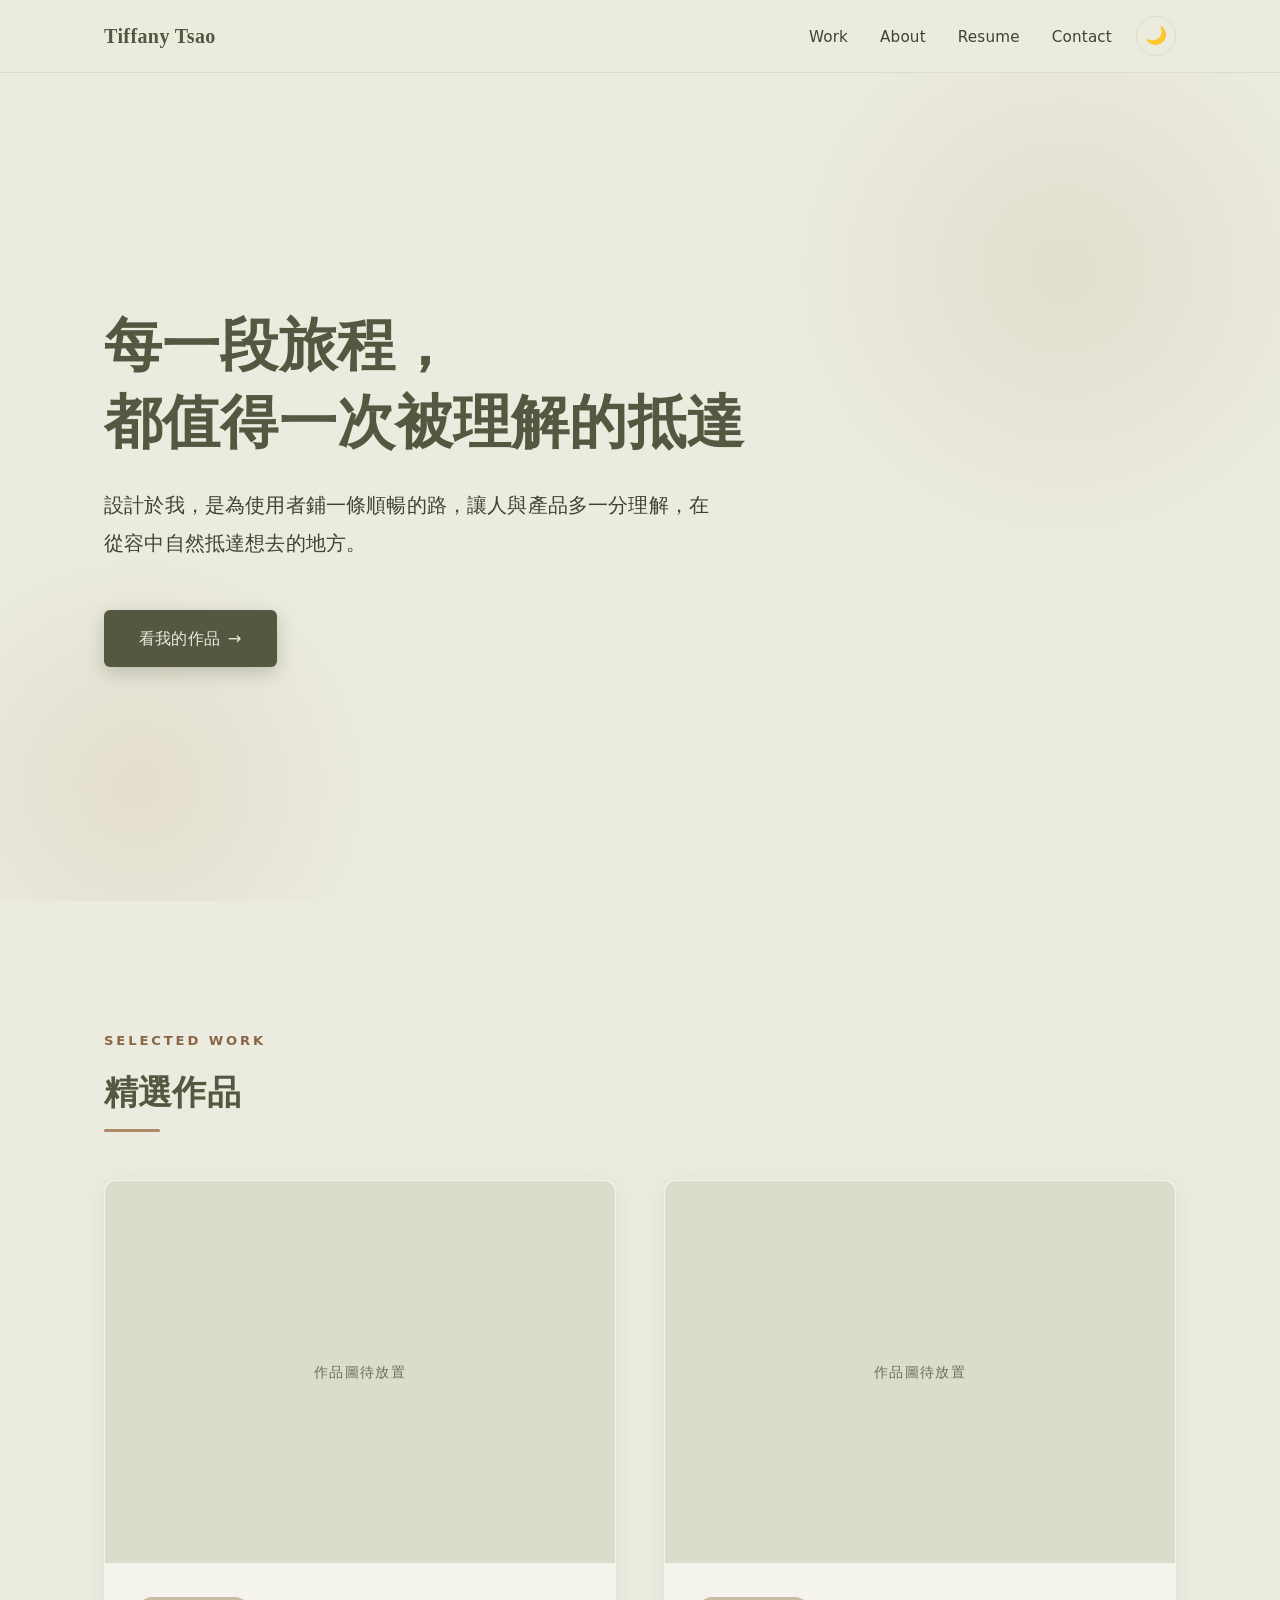
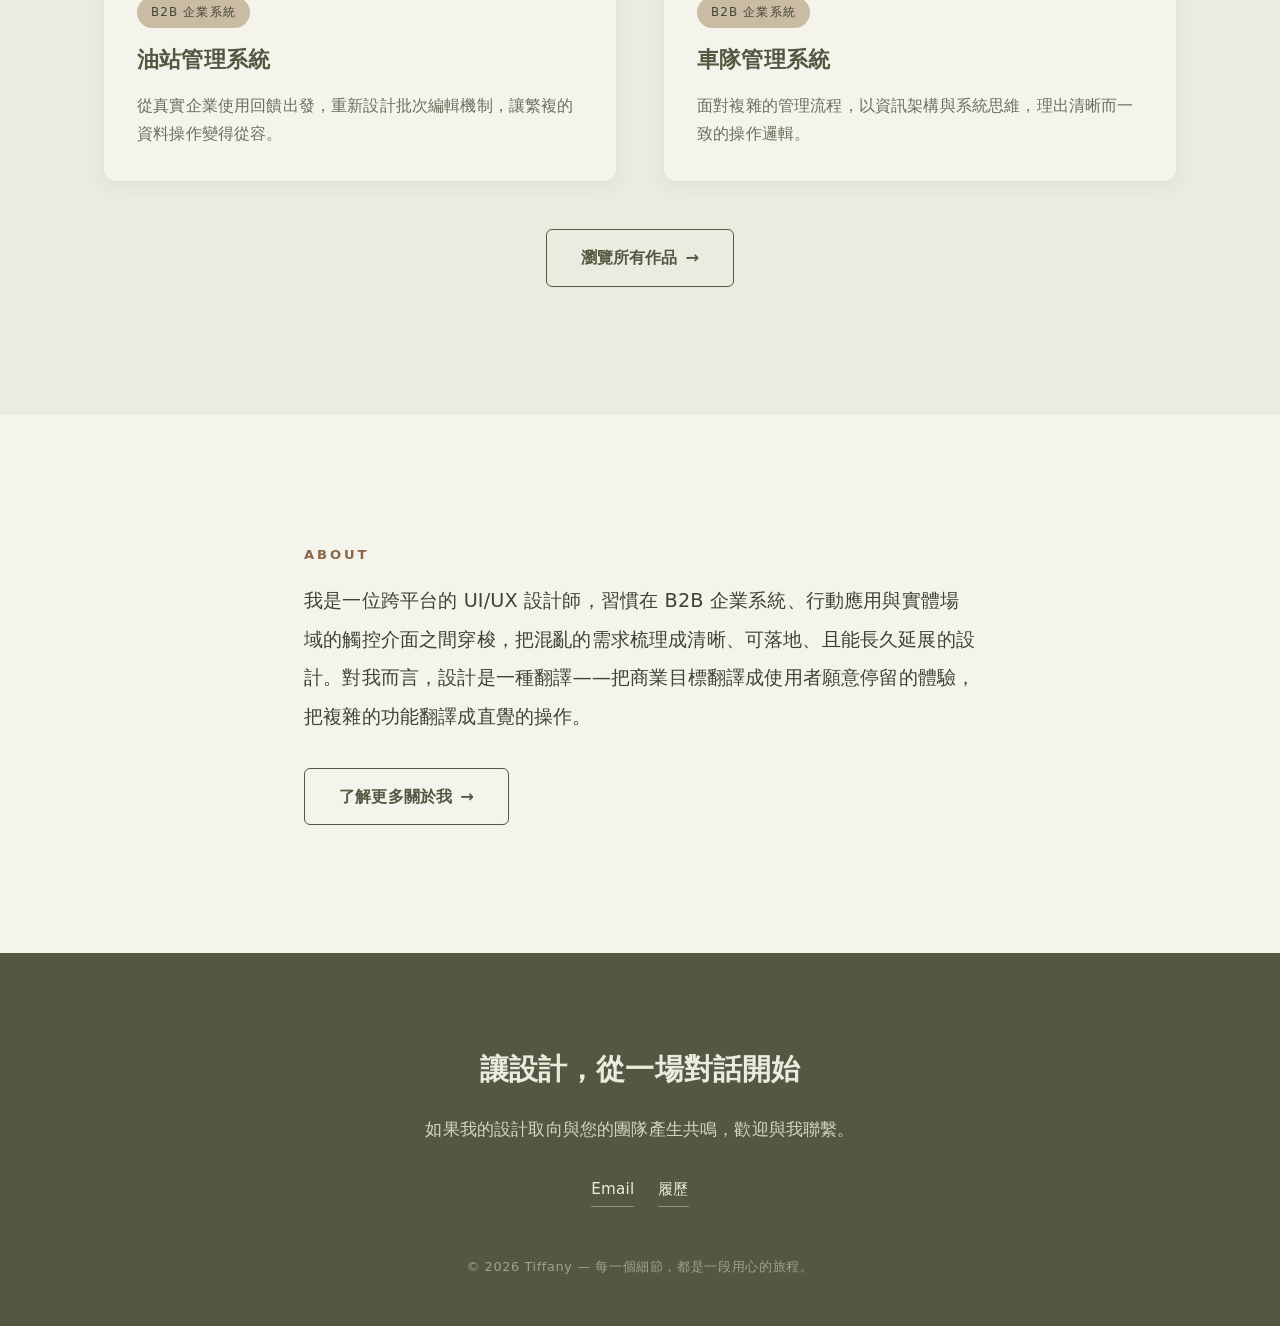
==== commit 0876dcd3: "Update portfolio files 卡片 hover 漸進放大:過渡從 0.35s 拉長到 0.5s,上浮 10px + scale 1.035,緩緩浮起放大而非啪一下。 三階背景補齊:W" ====
--- a/index.html
+++ b/index.html
@@ -30,7 +30,7 @@
   <header class="site-header">
     <div class="container">
       <nav class="nav">
-        <a href="index.html" class="nav__brand">Tiffany</a>
+        <a href="index.html" class="nav__brand">Tiffany Tsao</a>
         <div class="nav__right">
           <ul class="nav__links">
           <li><a href="work.html">Work</a></li>
--- a/css/style.css
+++ b/css/style.css
@@ -8,8 +8,9 @@
    -------------------------------------------- */
 :root {
   /* 色彩 —— 中性／背景 */
-  --color-bg: #ebebdf;          /* 頁面大背景（暖米） */
-  --color-card: #f4f4ec;        /* 卡片／區塊背景 */
+  --color-bg: #ebebdf;          /* 頁面大背景（暖米階一） */
+  --color-card: #f4f4ec;        /* 卡片／區塊背景（暖米階二，最亮） */
+  --color-bg-alt: #e3e3d3;      /* 交替區段背景（暖米階三，略深） */
   --color-divider: #dcdccd;     /* 低對比分隔線 */
 
   /* 色彩 —— 文字 */
@@ -61,6 +62,7 @@
 [data-theme="dark"] {
   --color-bg: #3f463a;          /* 鼠尾草深綠背景 */
   --color-card: #4a5243;        /* 卡片：比背景亮一階 */
+  --color-bg-alt: #363d31;      /* 交替區段：比背景略深 */
   --color-divider: #525a4a;     /* 分隔線：略亮於背景 */
 
   --color-text: #eae8db;        /* 暖米白內文 */
@@ -275,6 +277,16 @@
   padding: var(--space-7) 0;
 }
 
+/* 區段背景分層（三階暖米，做節奏） */
+.section--alt {
+  background-color: var(--color-bg-alt);
+  transition: background-color 0.4s var(--ease-out-soft);
+}
+.section--card {
+  background-color: var(--color-card);
+  transition: background-color 0.4s var(--ease-out-soft);
+}
+
 .section__label {
   font-family: var(--font-sans);
   font-size: 0.82rem;
@@ -289,6 +301,29 @@
 .section__title {
   font-size: 2.1rem;
   margin-bottom: var(--space-5);
+  position: relative;
+  padding-bottom: var(--space-2);
+}
+
+/* 標題下方陶土邊線：進場時從 0 展開 */
+.section__title::after {
+  content: "";
+  position: absolute;
+  left: 0;
+  bottom: 0;
+  width: 0;
+  height: 3px;
+  background-color: var(--color-terracotta);
+  border-radius: 2px;
+  transition: width 0.7s var(--ease-out-soft) 0.2s;
+}
+.section__title.is-visible::after,
+.reveal.is-visible .section__title::after {
+  width: 56px;
+}
+/* 若標題本身就是 reveal 元素 */
+.section__title.reveal.is-visible::after {
+  width: 56px;
 }
 
 /* 分隔線 */
@@ -324,6 +359,41 @@
   border-radius: 50%;
   z-index: 0;
   pointer-events: none;
+  animation: glowDrift 22s ease-in-out infinite;
+}
+
+/* 第二層極淡光暈（陶土調），與第一層錯開飄移，增加層次 */
+.hero::after {
+  content: "";
+  position: absolute;
+  bottom: -15%;
+  left: -8%;
+  width: 40vw;
+  height: 40vw;
+  max-width: 480px;
+  max-height: 480px;
+  background: radial-gradient(circle, rgba(176, 137, 104, 0.14), transparent 70%);
+  border-radius: 50%;
+  z-index: 0;
+  pointer-events: none;
+  animation: glowDrift2 26s ease-in-out infinite;
+}
+
+[data-theme="dark"] .hero::before {
+  background: radial-gradient(circle, rgba(205, 208, 184, 0.10), transparent 70%);
+}
+[data-theme="dark"] .hero::after {
+  background: radial-gradient(circle, rgba(210, 168, 127, 0.10), transparent 70%);
+}
+
+/* 極慢飄移：幾乎察覺不到，但讓畫面有呼吸感 */
+@keyframes glowDrift {
+  0%, 100% { transform: translate(0, 0) scale(1); }
+  50% { transform: translate(-30px, 24px) scale(1.06); }
+}
+@keyframes glowDrift2 {
+  0%, 100% { transform: translate(0, 0) scale(1); }
+  50% { transform: translate(28px, -20px) scale(1.08); }
 }
 
 .hero__inner {
@@ -363,13 +433,29 @@
   align-items: center;
   gap: var(--space-1);
   font-family: var(--font-sans);
-  font-size: 1.05rem;
+  font-size: 1.02rem;
   font-weight: 500;
-  padding: 17px 38px;
+  padding: 13px 34px;
   border-radius: var(--radius-sm);
   cursor: pointer;
   transition: all 0.25s var(--ease-out-soft);
   border: 1.5px solid transparent;
+}
+
+/* 按鈕內箭頭：hover 時輕微右移 */
+.btn .arrow {
+  display: inline-block;
+  transition: transform 0.25s var(--ease-out-soft);
+}
+.btn:hover .arrow {
+  transform: translateX(4px);
+}
+/* 返回類箭頭（←）hover 時左移 */
+.btn .arrow--back {
+  transition: transform 0.25s var(--ease-out-soft);
+}
+.btn:hover .arrow--back {
+  transform: translateX(-4px);
 }
 
 .btn--primary {
@@ -438,6 +524,20 @@
   border-color: var(--color-oat);
 }
 
+/* hover 時標題輕微變色（墨綠→深墨綠）、標籤底色加深，增加細節回饋 */
+.work-card__title,
+.work-card__tag {
+  transition: color 0.3s var(--ease-out-soft),
+              background-color 0.3s var(--ease-out-soft);
+}
+.work-card:hover .work-card__title {
+  color: var(--color-terracotta-deep);
+}
+.work-card:hover .work-card__tag {
+  background-color: var(--color-terracotta);
+  color: var(--color-card);
+}
+
 /* 作品圖佔位 */
 .work-card__thumb {
   aspect-ratio: 4 / 3;
@@ -512,9 +612,9 @@
    9. About 頁面內容排版
    -------------------------------------------- */
 .prose h2 {
-  font-size: 1.6rem;
+  font-size: 1.7rem;
   margin-top: var(--space-6);
-  margin-bottom: var(--space-3);
+  margin-bottom: var(--space-4);
 }
 
 .prose h2:first-child {
@@ -526,26 +626,26 @@
   font-family: var(--font-sans);
   font-weight: 600;
   color: var(--color-brand);
-  margin-top: var(--space-4);
+  margin-top: var(--space-5);
   margin-bottom: var(--space-2);
   padding-left: var(--space-2);
   border-left: 3px solid var(--color-terracotta);
 }
 
 .prose p {
-  margin-bottom: var(--space-3);
-  line-height: 1.95;
+  margin-bottom: var(--space-4);
+  line-height: 2.05;
 }
 
 .prose ol,
 .prose ul {
-  margin: var(--space-3) 0;
+  margin: var(--space-4) 0;
   padding-left: var(--space-3);
 }
 
 .prose li {
-  margin-bottom: var(--space-2);
-  line-height: 1.8;
+  margin-bottom: var(--space-3);
+  line-height: 1.9;
   padding-left: var(--space-1);
 }
 
@@ -561,6 +661,56 @@
   border-radius: var(--radius-sm);
   padding: var(--space-3) var(--space-4);
   margin: var(--space-4) 0;
+}
+
+/* About 開場 lead 句 */
+.about-lead {
+  font-size: 1.25rem;
+  line-height: 2;
+  color: var(--color-text-soft);
+  font-weight: 300;
+  max-width: 560px;
+}
+
+/* 「設計之外的我」圖文並排 */
+.about-personal {
+  display: grid;
+  grid-template-columns: 1.3fr 1fr;
+  gap: var(--space-6);
+  align-items: center;
+}
+
+.about-personal__photo {
+  display: flex;
+  justify-content: center;
+}
+
+/* 形象照佔位 */
+.photo-placeholder {
+  width: 100%;
+  max-width: 320px;
+  aspect-ratio: 3 / 4;
+  background: linear-gradient(145deg, var(--color-oat), var(--color-card));
+  border-radius: var(--radius-lg);
+  display: flex;
+  align-items: center;
+  justify-content: center;
+  color: var(--color-text-soft);
+  font-size: 0.9rem;
+  letter-spacing: 0.1em;
+  text-align: center;
+  line-height: 1.8;
+  box-shadow: var(--shadow-soft);
+}
+
+@media (max-width: 768px) {
+  .about-personal {
+    grid-template-columns: 1fr;
+    gap: var(--space-4);
+  }
+  .about-personal__photo {
+    order: -1;
+  }
 }
 
 /* --------------------------------------------
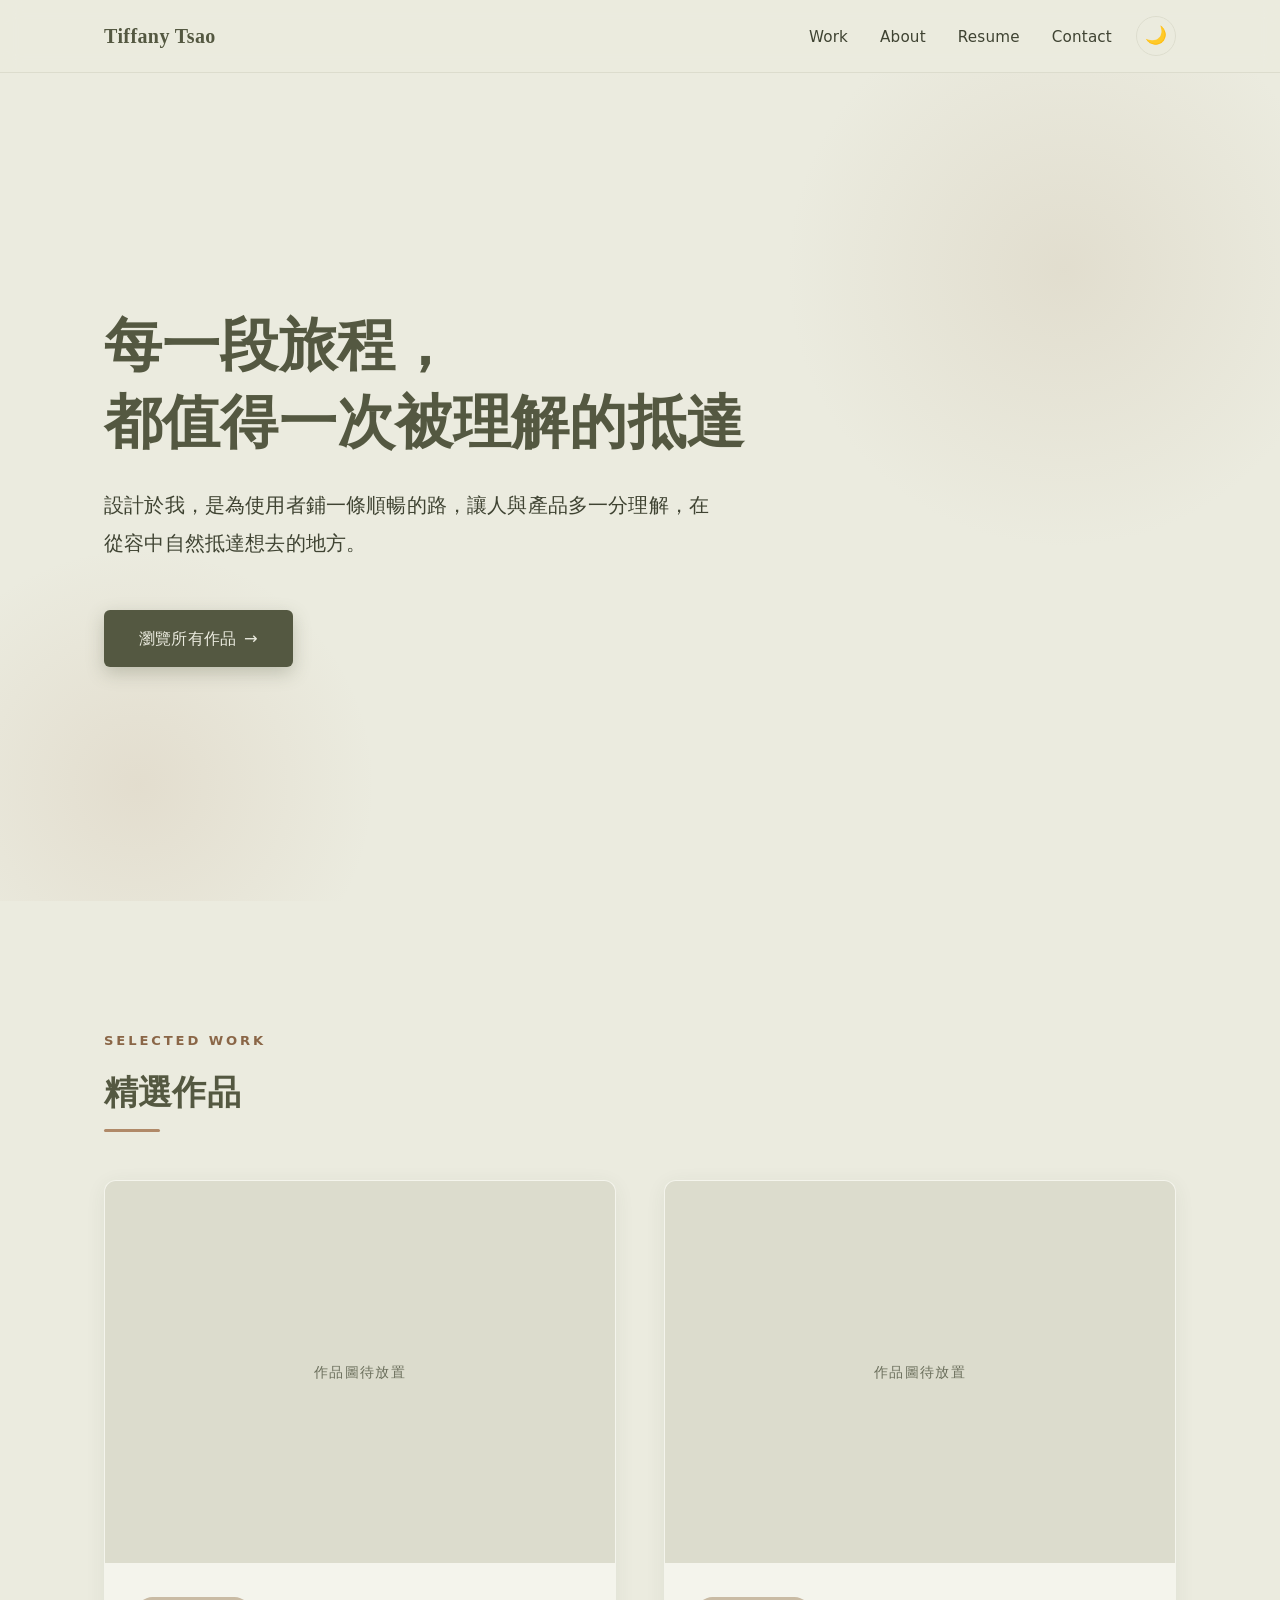
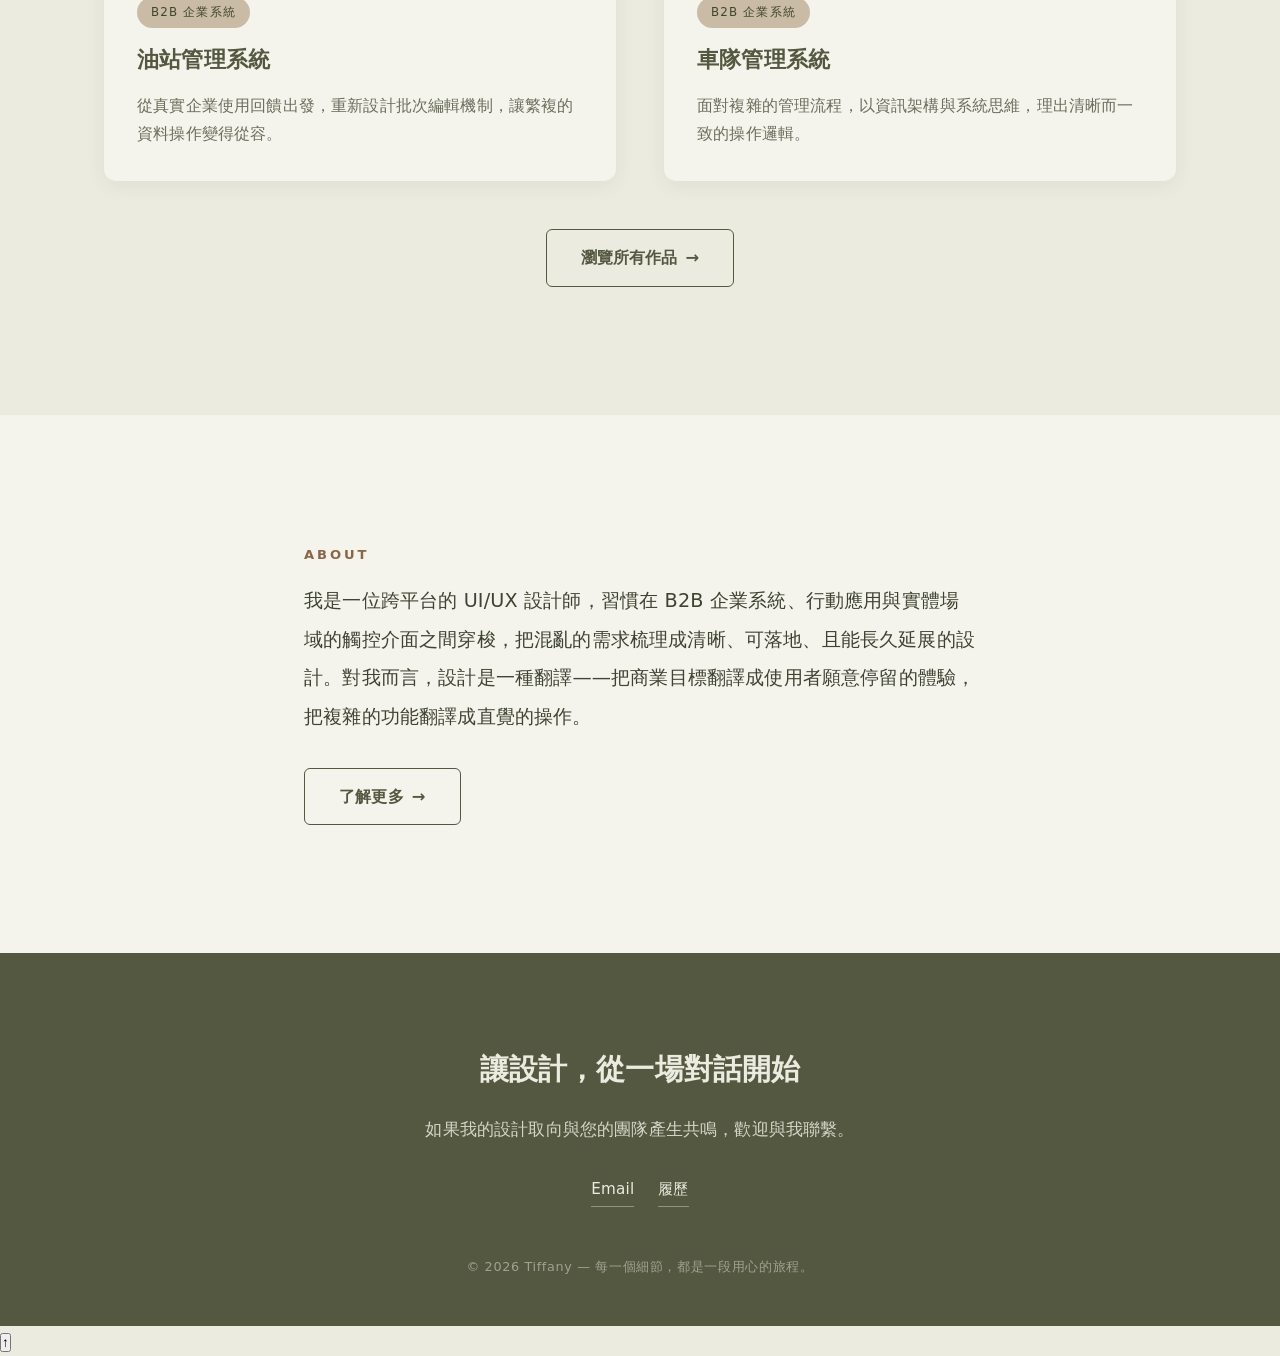
==== commit a4279db3: "Add files via upload" ====
--- a/index.html
+++ b/index.html
@@ -60,7 +60,7 @@
             設計於我，是為使用者鋪一條順暢的路，讓人與產品多一分理解，在從容中自然抵達想去的地方。
           </p>
           <div class="hero__cta">
-            <a href="work.html" class="btn btn--primary">看我的作品 <span class="arrow">→</span></a>
+            <a href="work.html" class="btn btn--primary">瀏覽所有作品 <span class="arrow">→</span></a>
           </div>
         </div>
       </div>
@@ -108,7 +108,7 @@
           我是一位跨平台的 UI/UX 設計師，習慣在 B2B 企業系統、行動應用與實體場域的觸控介面之間穿梭，把混亂的需求梳理成清晰、可落地、且能長久延展的設計。對我而言，設計是一種翻譯——把商業目標翻譯成使用者願意停留的體驗，把複雜的功能翻譯成直覺的操作。
         </p>
         <div class="reveal" data-delay="160">
-          <a href="about.html" class="btn btn--ghost">了解更多關於我 <span class="arrow">→</span></a>
+          <a href="about.html" class="btn btn--ghost">了解更多 <span class="arrow">→</span></a>
         </div>
       </div>
     </section>
@@ -129,6 +129,9 @@
     </div>
   </footer>
 
+  <!-- 回到頂部 -->
+  <button class="back-to-top" aria-label="回到頂部" title="回到頂部">&#8593;</button>
+
   <script src="js/main.js"></script>
 </body>
 </html>
--- a/css/style.css
+++ b/css/style.css
@@ -285,6 +285,56 @@
 .section--card {
   background-color: var(--color-card);
   transition: background-color 0.4s var(--ease-out-soft);
+}
+
+/* 錨點捲動時，預留固定導覽列高度，避免標題被遮住 */
+[id] {
+  scroll-margin-top: 96px;
+}
+
+/* Work 頁分類標籤列（錨點捲動） */
+.work-tabs {
+  display: flex;
+  flex-wrap: wrap;
+  gap: var(--space-2);
+  margin-bottom: var(--space-6);
+}
+
+.work-tab {
+  font-family: var(--font-sans);
+  font-size: 0.92rem;
+  padding: 9px 22px;
+  border-radius: 999px;
+  border: 1.5px solid var(--color-divider);
+  color: var(--color-text);
+  background-color: transparent;
+  cursor: pointer;
+  transition: all 0.25s var(--ease-out-soft);
+  text-decoration: none;
+}
+
+.work-tab:hover {
+  border-color: var(--color-brand);
+  color: var(--color-brand);
+  transform: translateY(-2px);
+}
+
+.work-tab.is-active {
+  background-color: var(--color-brand);
+  border-color: var(--color-brand);
+  color: var(--color-bg);
+}
+
+/* 平台區段標題 */
+.work-section__heading {
+  font-size: 1.5rem;
+  margin-bottom: var(--space-2);
+  color: var(--color-brand);
+}
+.work-section__desc {
+  color: var(--color-text-soft);
+  max-width: 600px;
+  margin-bottom: var(--space-5);
 }
 
 .section__label {
@@ -505,10 +555,10 @@
   border-radius: var(--radius-md);
   overflow: hidden;
   box-shadow: var(--shadow-soft);
-  transition: transform 0.35s var(--ease-out-soft),
-              box-shadow 0.35s var(--ease-out-soft),
+  transition: transform 0.5s var(--ease-out-soft),
+              box-shadow 0.5s var(--ease-out-soft),
               background-color 0.4s var(--ease-out-soft),
-              border-color 0.35s var(--ease-out-soft);
+              border-color 0.5s var(--ease-out-soft);
   display: flex;
   flex-direction: column;
   border: 1px solid transparent;
@@ -519,7 +569,7 @@
 }
 
 .work-card:hover {
-  transform: translateY(-8px) scale(1.02);
+  transform: translateY(-10px) scale(1.035);
   box-shadow: var(--shadow-hover);
   border-color: var(--color-oat);
 }
@@ -670,6 +720,16 @@
   color: var(--color-text-soft);
   font-weight: 300;
   max-width: 560px;
+}
+
+/* 履歷聯絡資訊 */
+.resume-contact {
+  display: flex;
+  gap: var(--space-4);
+  flex-wrap: wrap;
+  margin-top: var(--space-4);
+  font-size: 0.92rem;
+  color: var(--color-text-soft);
 }
 
 /* 「設計之外的我」圖文並排 */
